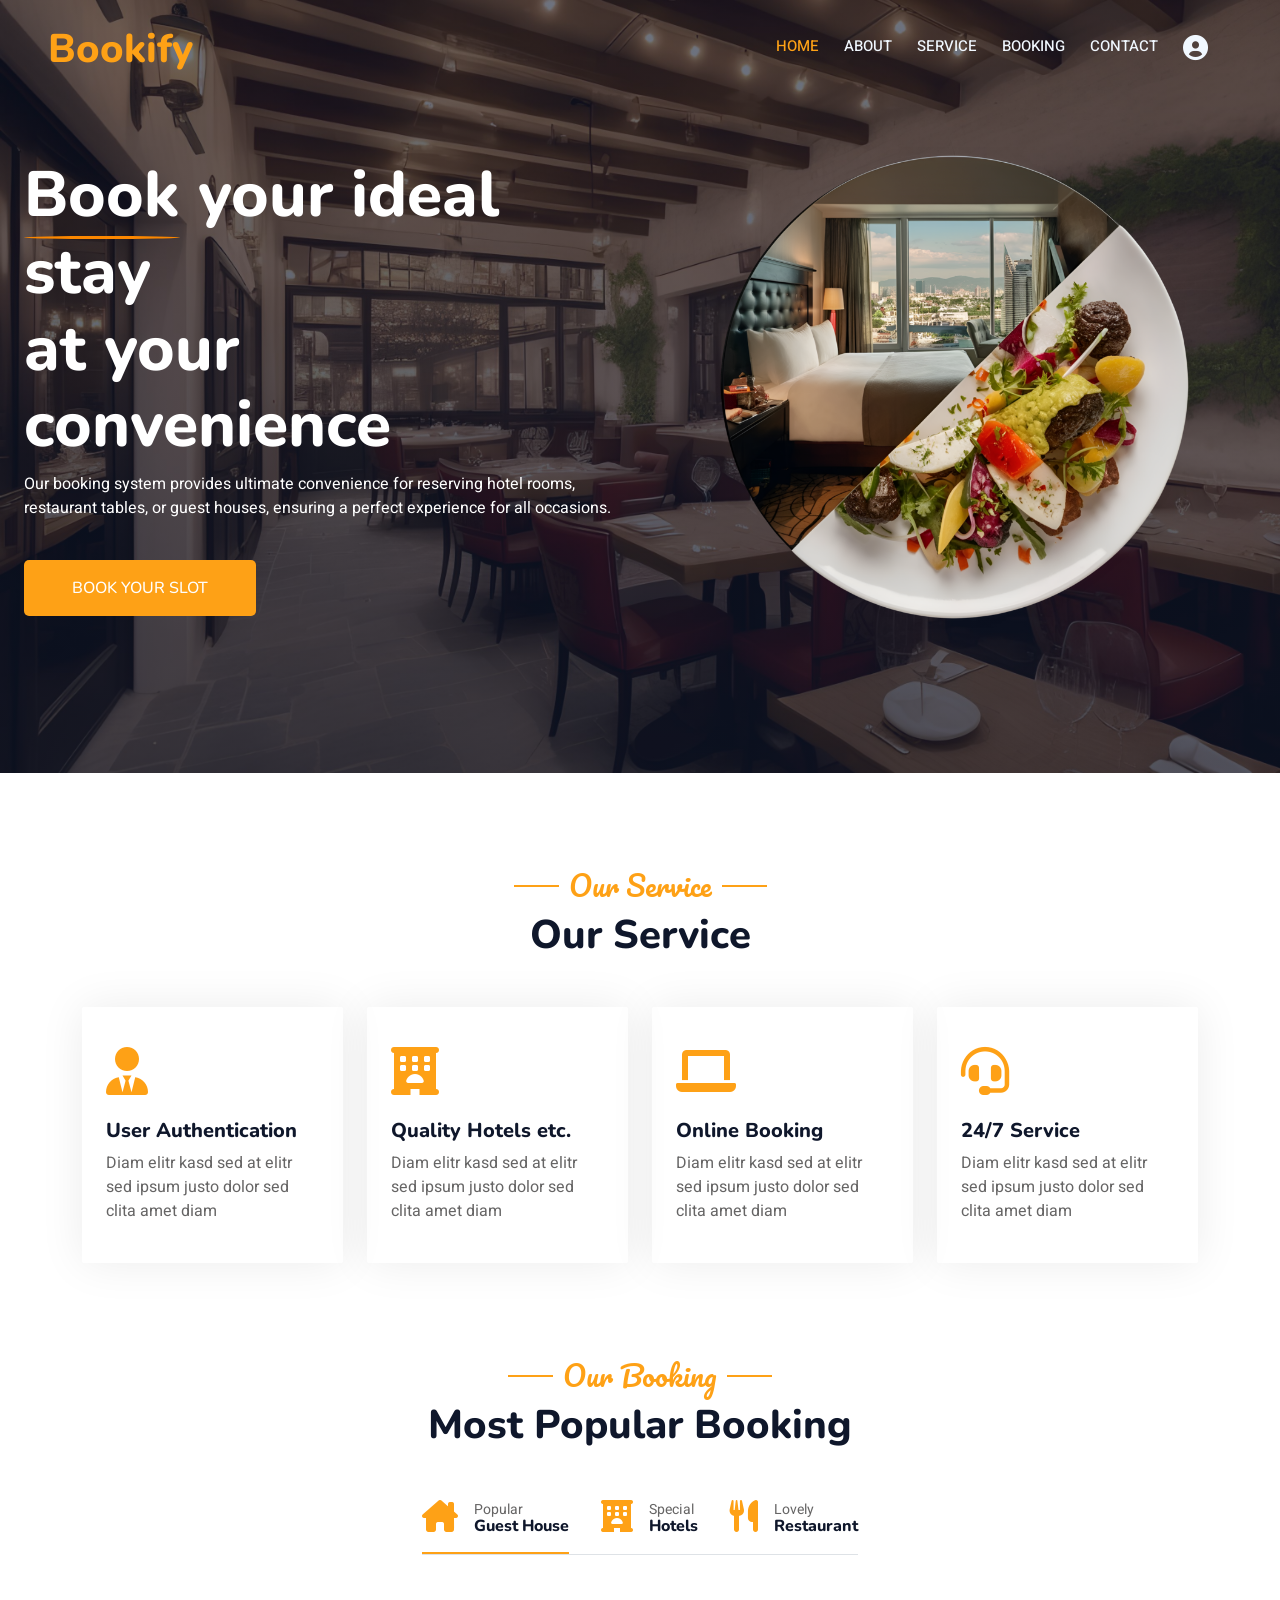
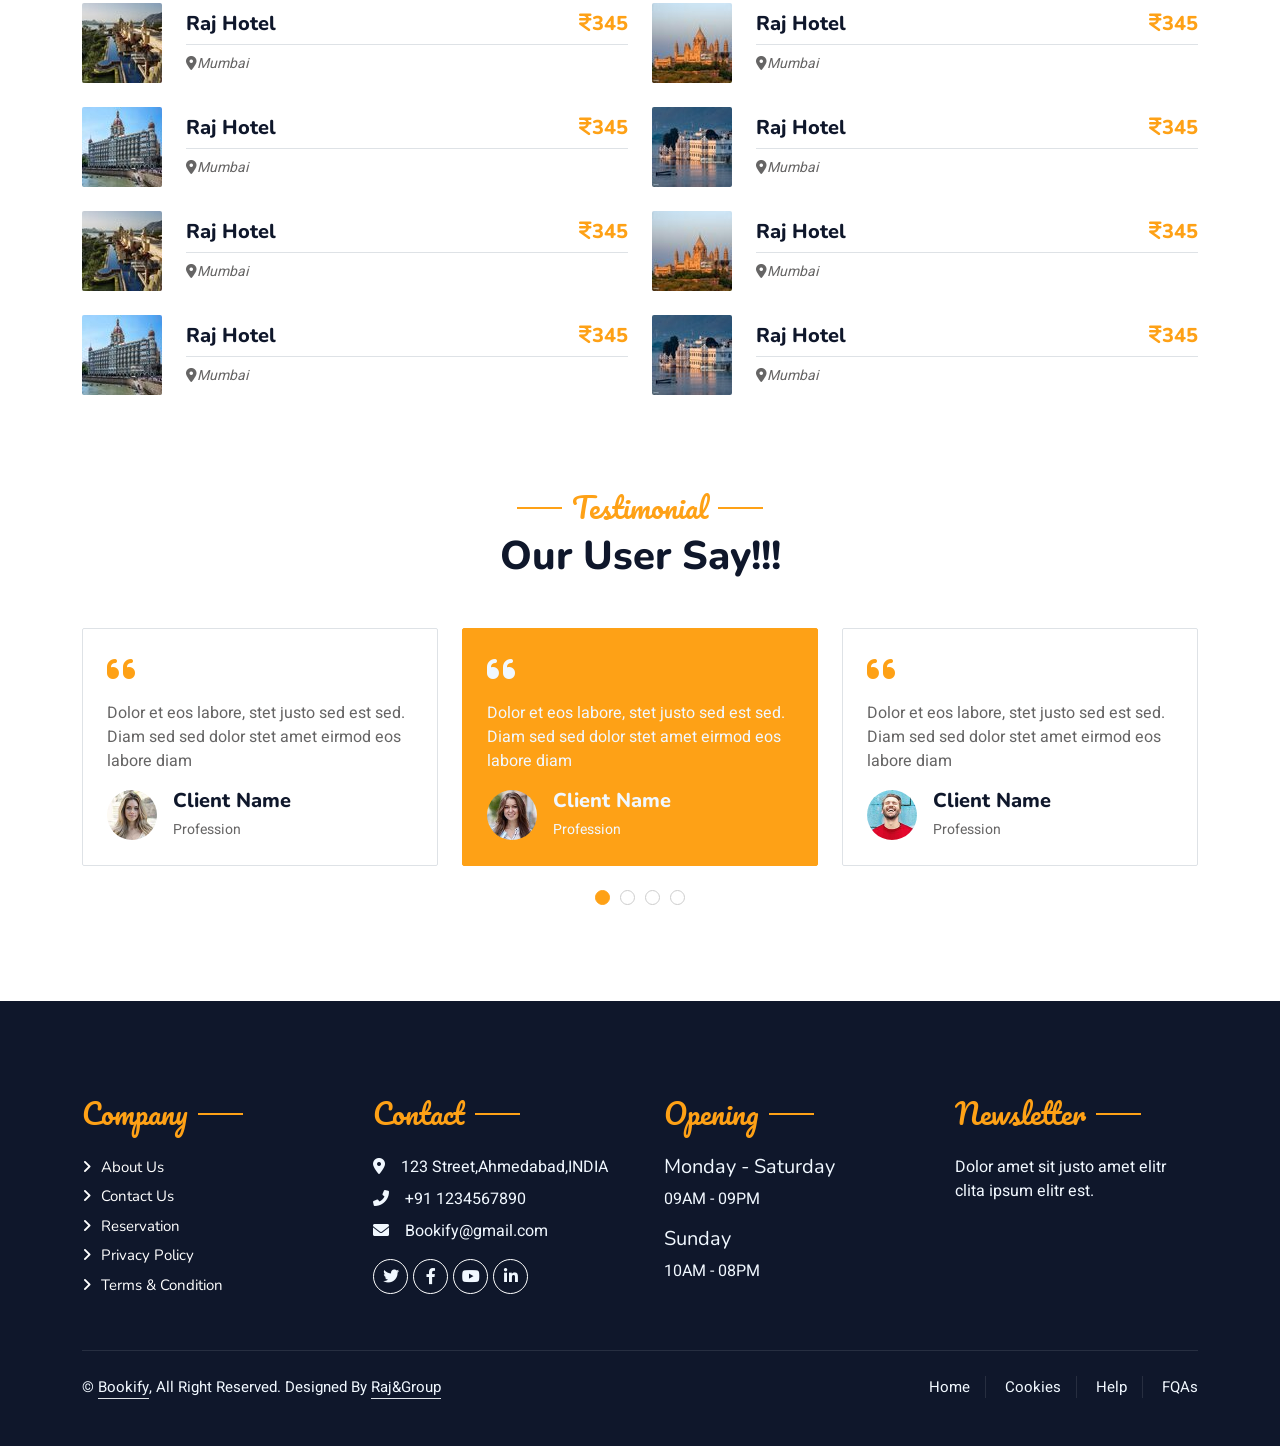
==== Table_Booking/public/index.html @ 1fadb3e4 "change" ====
<!DOCTYPE html>
<html lang="en">

<head>
    <meta charset="utf-8">
    <title>Bookify</title>
    <meta content="width=device-width, initial-scale=1.0" name="viewport">
    <meta content="" name="keywords">
    <meta content="" name="description">


    <!-- Google Web Fonts -->
    <link rel="preconnect" href="https://fonts.googleapis.com">
    <link rel="preconnect" href="https://fonts.gstatic.com" crossorigin>
    <link
        href="https://fonts.googleapis.com/css2?family=Heebo:wght@400;500;600&family=Nunito:wght@600;700;800&family=Pacifico&display=swap"
        rel="stylesheet">

    <!-- Icon Font Stylesheet -->
    <link href="https://cdnjs.cloudflare.com/ajax/libs/font-awesome/5.10.4/css/all.min.css" rel="stylesheet">
    <link href="https://cdnjs.cloudflare.com/ajax/libs/font-awesome/6.0.0-beta3/css/all.min.css" rel="stylesheet">

    <link href="https://cdn.jsdelivr.net/npm/bootstrap-icons@1.4.1/font/bootstrap-icons.css" rel="stylesheet">

    <!-- Libraries Stylesheet -->
    <link href="../lib/animate/animate.min.css" rel="stylesheet">
    <link href="../lib/owlcarousel/assets/owl.carousel.min.css" rel="stylesheet">
    <link href="../lib/tempusdominus/css/tempusdominus-bootstrap-4.min.css" rel="stylesheet" />

    <!-- Customized Bootstrap Stylesheet -->
    <!-- <link href="css/bootstrap.min.css" rel="stylesheet"> -->
    <link href="../css/bootstrap.min.css" rel="stylesheet">

    <!-- Template Stylesheet -->
    <!-- <link href="css/style.css" rel="stylesheet"> -->
    <link href="../css/style.css" rel="stylesheet">




</head>

<body>
    <div class="container-fluid bg-white p-0">

        <!-- NAVBAR -->
        <div class="container-fluid position-relative p-0">
            <nav class="navbar navbar-expand-lg navbar-dark bg-dark px-4 px-lg-5 py-3 py-lg-0 wow fadeInDown"
                data-wow-delay="0.3s">
                <a href="" class="navbar-brand p-0">
                    <h1 class="text-primary m-0">
                        <span class="animated-text">Bookify</span>
                    </h1>
                </a>

                <button class="navbar-toggler" type="button" data-bs-toggle="collapse" data-bs-target="#navbarCollapse">
                    <span class="fa fa-bars"></span>
                </button>
                <div class="collapse navbar-collapse" id="navbarCollapse">
                    <div class="navbar-nav ms-auto py-0 pe-4">
                        <a href="index.html" class="nav-item nav-link active"><span
                                class="animated-text2">Home</span></a>
                        <a href="about.html" class="nav-item nav-link">About</a>
                        <a href="service.html" class="nav-item nav-link">Service</a>
                        <a href="booking.html" class="nav-item nav-link">Booking</a>
                        <a href="contact.html" class="nav-item nav-link">Contact</a>
                        <a href="profile.html" class="nav-item nav-link "><i class="fa fa-user-circle"
                                style="font-size: 25px;"></i></a>
                    </div>
                    <!-- <a href="" class="btn btn-primary py-2 px-4">Book A Table</a> -->
                </div>

            </nav>

            <div class="container-fluid py-5 bg-dark hero-header mb-5 ">
                <div class="container-fluid my-5 py-5">
                    <div class="row align-items-center g-5">
                        <div class="col-lg-6 text-center text-lg-start me-lg-5">
                            <h1 class="display-3 text-white animated slideInLeft">
                                <span class="animated-text2">Book</span> your ideal stay<br>at your
                                convenience
                            </h1>
                            <p class="text-white animated slideInLeft mb-4 pb-2">Our booking system provides ultimate
                                convenience for reserving hotel rooms, restaurant tables, or guest houses, ensuring a
                                perfect experience for all occasions.</p>
                            <!-- <a href=""
                                class="btn btn-primary py-sm-3 px-sm-5 me-3 mt-2 animated slideInLeft bookBut">Book Your
                                Lot</a> -->

                            <button class="btn btn-primary py-sm-3 px-sm-5 me-3 mt-2 animated slideInLeft bookBut"
                                type="button" onclick="window.location.href='booking.html'">Book Your Slot</button>
                        </div>
                        <div class="col-lg-5 text-center text-lg-end overflow-hidden">
                            <img class="img-fluid" src="../img/mainHero300.png">
                        </div>
                    </div>
                </div>
            </div>
        </div>

        <!-- SERVICE -->
        <div class="container-fluid py-5 ">
            <div class="container">
                <div class="text-center wow fadeInUp" data-wow-delay="0.1s">
                    <h5 class="section-title ff-secondary text-center text-primary fw-normal">Our Service</h5>
                    <h1 class="mb-5">Our Service</h1>
                </div>
                <div class="row g-4 d-flex justify-content-center">
                    <div class="col-lg-3 col-sm-6 wow fadeInUp" data-wow-delay="0.1s">
                        <div class="service-item rounded pt-3">
                            <div class="p-4">
                                <i class="fa fa-3x fa-user-tie text-primary mb-4"></i>
                                <h5>User Authentication</h5>
                                <p>Diam elitr kasd sed at elitr sed ipsum justo dolor sed clita amet diam</p>
                            </div>
                        </div>
                    </div>
                    <div class="col-lg-3 col-sm-6 wow fadeInUp" data-wow-delay="0.3s">
                        <div class="service-item rounded pt-3">
                            <div class="p-4">
                                <i class="fa-solid fa-hotel fa-3x text-primary mb-4"></i>
                                <h5>Quality Hotels etc.</h5>
                                <p>Diam elitr kasd sed at elitr sed ipsum justo dolor sed clita amet diam</p>
                            </div>
                        </div>
                    </div>
                    <div class="col-lg-3 col-sm-6 wow fadeInUp" data-wow-delay="0.5s">
                        <div class="service-item rounded pt-3">
                            <div class="p-4">
                                <i class="fa-solid fa-laptop fa-3x text-primary mb-4"></i>
                                <h5>Online Booking</h5>
                                <p>Diam elitr kasd sed at elitr sed ipsum justo dolor sed clita amet diam</p>
                            </div>
                        </div>
                    </div>
                    <div class="col-lg-3 col-sm-6 wow fadeInUp" data-wow-delay="0.7s">
                        <div class="service-item rounded pt-3">
                            <div class="p-4">
                                <i class="fa fa-3x fa-headset text-primary mb-4"></i>
                                <h5>24/7 Service</h5>
                                <p>Diam elitr kasd sed at elitr sed ipsum justo dolor sed clita amet diam</p>
                            </div>
                        </div>
                    </div>
                </div>
            </div>
        </div>



        <!-- Populer Start -->
        <div class="container-fluid py-5">
            <div class="container">
                <div class="text-center wow fadeInUp" data-wow-delay="0.1s">
                    <h5 class="section-title ff-secondary text-center text-primary fw-normal">Our Booking</h5>
                    <h1 class="mb-5">Most Popular Booking</h1>
                </div>
                <div class="tab-class text-center wow fadeInUp" data-wow-delay="0.1s">
                    <ul class="nav nav-pills d-inline-flex justify-content-center border-bottom mb-5">
                        <li class="nav-item">
                            <a class="d-flex align-items-center text-start mx-3 ms-0 pb-3 active" data-bs-toggle="pill"
                                href="#tab-1">
                                <i class="fa-solid fa-house-chimney fa-2x"></i>
                                <div class="ps-3">
                                    <small class="text-body">Popular</small>
                                    <h6 class="mt-n1 mb-0">Guest House</h6>
                                </div>
                            </a>
                        </li>
                        <li class="nav-item">
                            <a class="d-flex align-items-center text-start mx-3 pb-3" data-bs-toggle="pill"
                                href="#tab-2">
                                <i class="fa-solid fa-hotel  fa-2x"></i>
                                <div class="ps-3">
                                    <small class="text-body">Special</small>
                                    <h6 class="mt-n1 mb-0">Hotels</h6>
                                </div>
                            </a>
                        </li>
                        <li class="nav-item">
                            <a class="d-flex align-items-center text-start mx-3 me-0 pb-3" data-bs-toggle="pill"
                                href="#tab-3">
                                <i class="fa fa-utensils fa-2x text-primary"></i>
                                <div class="ps-3">
                                    <small class="text-body">Lovely</small>
                                    <h6 class="mt-n1 mb-0">Restaurant</h6>
                                </div>
                            </a>
                        </li>
                    </ul>
                    <div class="tab-content">
                        <div id="tab-1" class="tab-pane fade show p-0 active">
                            <div class="row g-4">
                                <div class="col-lg-6">
                                    <div class="d-flex align-items-center">
                                        <img class="flex-shrink-0 img-fluid rounded" src="../img/booking_1.jpg" alt=""
                                            style="width: 80px;">
                                        <div class="w-100 d-flex flex-column text-start ps-4">
                                            <h5 class="d-flex justify-content-between border-bottom pb-2">
                                                <span>Raj Hotel</span>
                                                <span class="text-primary"><i
                                                        class="fa-solid fa-indian-rupee-sign"></i>345</span>
                                            </h5>
                                            <small class="fst-italic"><i
                                                    class="fa-solid fa-location-dot"></i>Mumbai</small>
                                        </div>
                                    </div>
                                </div>
                                <div class="col-lg-6">
                                    <div class="d-flex align-items-center">
                                        <img class="flex-shrink-0 img-fluid rounded" src="../img/booking_2.jpg" alt=""
                                            style="width: 80px;">
                                        <div class="w-100 d-flex flex-column text-start ps-4">
                                            <h5 class="d-flex justify-content-between border-bottom pb-2">
                                                <span>Raj Hotel</span>
                                                <span class="text-primary"><i
                                                        class="fa-solid fa-indian-rupee-sign"></i>345</span>
                                            </h5>
                                            <small class="fst-italic"><i
                                                    class="fa-solid fa-location-dot"></i>Mumbai</small>
                                        </div>
                                    </div>
                                </div>
                                <div class="col-lg-6">
                                    <div class="d-flex align-items-center">
                                        <img class="flex-shrink-0 img-fluid rounded" src="../img/booking_3.jpg" alt=""
                                            style="width: 80px;">
                                        <div class="w-100 d-flex flex-column text-start ps-4">
                                            <h5 class="d-flex justify-content-between border-bottom pb-2">
                                                <span>Raj Hotel</span>
                                                <span class="text-primary"><i
                                                        class="fa-solid fa-indian-rupee-sign"></i>345</span>
                                            </h5>
                                            <small class="fst-italic"><i
                                                    class="fa-solid fa-location-dot"></i>Mumbai</small>
                                        </div>
                                    </div>
                                </div>
                                <div class="col-lg-6">
                                    <div class="d-flex align-items-center">
                                        <img class="flex-shrink-0 img-fluid rounded" src="../img/booking_4.jpg" alt=""
                                            style="width: 80px;">
                                        <div class="w-100 d-flex flex-column text-start ps-4">
                                            <h5 class="d-flex justify-content-between border-bottom pb-2">
                                                <span>Raj Hotel</span>
                                                <span class="text-primary"><i
                                                        class="fa-solid fa-indian-rupee-sign"></i>345</span>
                                            </h5>
                                            <small class="fst-italic"><i
                                                    class="fa-solid fa-location-dot"></i>Mumbai</small>
                                        </div>
                                    </div>
                                </div>
                                <div class="col-lg-6">
                                    <div class="d-flex align-items-center">
                                        <img class="flex-shrink-0 img-fluid rounded" src="../img/booking_1.jpg" alt=""
                                            style="width: 80px;">
                                        <div class="w-100 d-flex flex-column text-start ps-4">
                                            <h5 class="d-flex justify-content-between border-bottom pb-2">
                                                <span>Raj Hotel</span>
                                                <span class="text-primary"><i
                                                        class="fa-solid fa-indian-rupee-sign"></i>345</span>
                                            </h5>
                                            <small class="fst-italic"><i
                                                    class="fa-solid fa-location-dot"></i>Mumbai</small>
                                        </div>
                                    </div>
                                </div>
                                <div class="col-lg-6">
                                    <div class="d-flex align-items-center">
                                        <img class="flex-shrink-0 img-fluid rounded" src="../img/booking_2.jpg" alt=""
                                            style="width: 80px;">
                                        <div class="w-100 d-flex flex-column text-start ps-4">
                                            <h5 class="d-flex justify-content-between border-bottom pb-2">
                                                <span>Raj Hotel</span>
                                                <span class="text-primary"><i
                                                        class="fa-solid fa-indian-rupee-sign"></i>345</span>
                                            </h5>
                                            <small class="fst-italic"><i
                                                    class="fa-solid fa-location-dot"></i>Mumbai</small>
                                        </div>
                                    </div>
                                </div>
                                <div class="col-lg-6">
                                    <div class="d-flex align-items-center">
                                        <img class="flex-shrink-0 img-fluid rounded" src="../img/booking_3.jpg" alt=""
                                            style="width: 80px;">
                                        <div class="w-100 d-flex flex-column text-start ps-4">
                                            <h5 class="d-flex justify-content-between border-bottom pb-2">
                                                <span>Raj Hotel</span>
                                                <span class="text-primary"><i
                                                        class="fa-solid fa-indian-rupee-sign"></i>345</span>
                                            </h5>
                                            <small class="fst-italic"><i
                                                    class="fa-solid fa-location-dot"></i>Mumbai</small>
                                        </div>
                                    </div>
                                </div>
                                <div class="col-lg-6">
                                    <div class="d-flex align-items-center">
                                        <img class="flex-shrink-0 img-fluid rounded" src="../img/booking_4.jpg" alt=""
                                            style="width: 80px;">
                                        <div class="w-100 d-flex flex-column text-start ps-4">
                                            <h5 class="d-flex justify-content-between border-bottom pb-2">
                                                <span>Raj Hotel</span>
                                                <span class="text-primary"><i
                                                        class="fa-solid fa-indian-rupee-sign"></i>345</span>
                                            </h5>
                                            <small class="fst-italic"><i
                                                    class="fa-solid fa-location-dot"></i>Mumbai</small>
                                        </div>
                                    </div>
                                </div>
                            </div>
                        </div>
                        <div id="tab-2" class="tab-pane fade show p-0">
                            <div class="row g-4">
                                <div class="col-lg-6">
                                    <div class="d-flex align-items-center">
                                        <img class="flex-shrink-0 img-fluid rounded" src="../img/booking_1.jpg" alt=""
                                            style="width: 80px;">
                                        <div class="w-100 d-flex flex-column text-start ps-4">
                                            <h5 class="d-flex justify-content-between border-bottom pb-2">
                                                <span>Raj Hotel</span>
                                                <span class="text-primary"><i
                                                        class="fa-solid fa-indian-rupee-sign"></i>345</span>
                                            </h5>
                                            <small class="fst-italic"><i
                                                    class="fa-solid fa-location-dot"></i>Mumbai</small>
                                        </div>
                                    </div>
                                </div>
                                <div class="col-lg-6">
                                    <div class="d-flex align-items-center">
                                        <img class="flex-shrink-0 img-fluid rounded" src="../img/booking_2.jpg" alt=""
                                            style="width: 80px;">
                                        <div class="w-100 d-flex flex-column text-start ps-4">
                                            <h5 class="d-flex justify-content-between border-bottom pb-2">
                                                <span>Raj Hotel</span>
                                                <span class="text-primary"><i
                                                        class="fa-solid fa-indian-rupee-sign"></i>345</span>
                                            </h5>
                                            <small class="fst-italic"><i
                                                    class="fa-solid fa-location-dot"></i>Mumbai</small>
                                        </div>
                                    </div>
                                </div>
                                <div class="col-lg-6">
                                    <div class="d-flex align-items-center">
                                        <img class="flex-shrink-0 img-fluid rounded" src="../img/booking_3.jpg" alt=""
                                            style="width: 80px;">
                                        <div class="w-100 d-flex flex-column text-start ps-4">
                                            <h5 class="d-flex justify-content-between border-bottom pb-2">
                                                <span>Raj Hotel</span>
                                                <span class="text-primary"><i
                                                        class="fa-solid fa-indian-rupee-sign"></i>345</span>
                                            </h5>
                                            <small class="fst-italic"><i
                                                    class="fa-solid fa-location-dot"></i>Mumbai</small>
                                        </div>
                                    </div>
                                </div>
                                <div class="col-lg-6">
                                    <div class="d-flex align-items-center">
                                        <img class="flex-shrink-0 img-fluid rounded" src="../img/booking_4.jpg" alt=""
                                            style="width: 80px;">
                                        <div class="w-100 d-flex flex-column text-start ps-4">
                                            <h5 class="d-flex justify-content-between border-bottom pb-2">
                                                <span>Raj Hotel</span>
                                                <span class="text-primary"><i
                                                        class="fa-solid fa-indian-rupee-sign"></i>345</span>
                                            </h5>
                                            <small class="fst-italic"><i
                                                    class="fa-solid fa-location-dot"></i>Mumbai</small>
                                        </div>
                                    </div>
                                </div>
                                <div class="col-lg-6">
                                    <div class="d-flex align-items-center">
                                        <img class="flex-shrink-0 img-fluid rounded" src="../img/booking_1.jpg" alt=""
                                            style="width: 80px;">
                                        <div class="w-100 d-flex flex-column text-start ps-4">
                                            <h5 class="d-flex justify-content-between border-bottom pb-2">
                                                <span>Raj Hotel</span>
                                                <span class="text-primary"><i
                                                        class="fa-solid fa-indian-rupee-sign"></i>345</span>
                                            </h5>
                                            <small class="fst-italic"><i
                                                    class="fa-solid fa-location-dot"></i>Mumbai</small>
                                        </div>
                                    </div>
                                </div>
                                <div class="col-lg-6">
                                    <div class="d-flex align-items-center">
                                        <img class="flex-shrink-0 img-fluid rounded" src="../img/booking_2.jpg" alt=""
                                            style="width: 80px;">
                                        <div class="w-100 d-flex flex-column text-start ps-4">
                                            <h5 class="d-flex justify-content-between border-bottom pb-2">
                                                <span>Raj Hotel</span>
                                                <span class="text-primary"><i
                                                        class="fa-solid fa-indian-rupee-sign"></i>345</span>
                                            </h5>
                                            <small class="fst-italic"><i
                                                    class="fa-solid fa-location-dot"></i>Mumbai</small>
                                        </div>
                                    </div>
                                </div>
                                <div class="col-lg-6">
                                    <div class="d-flex align-items-center">
                                        <img class="flex-shrink-0 img-fluid rounded" src="../img/booking_3.jpg" alt=""
                                            style="width: 80px;">
                                        <div class="w-100 d-flex flex-column text-start ps-4">
                                            <h5 class="d-flex justify-content-between border-bottom pb-2">
                                                <span>Raj Hotel</span>
                                                <span class="text-primary"><i
                                                        class="fa-solid fa-indian-rupee-sign"></i>345</span>
                                            </h5>
                                            <small class="fst-italic"><i
                                                    class="fa-solid fa-location-dot"></i>Mumbai</small>
                                        </div>
                                    </div>
                                </div>
                                <div class="col-lg-6">
                                    <div class="d-flex align-items-center">
                                        <img class="flex-shrink-0 img-fluid rounded" src="../img/booking_4.jpg" alt=""
                                            style="width: 80px;">
                                        <div class="w-100 d-flex flex-column text-start ps-4">
                                            <h5 class="d-flex justify-content-between border-bottom pb-2">
                                                <span>Raj Hotel</span>
                                                <span class="text-primary"><i
                                                        class="fa-solid fa-indian-rupee-sign"></i>345</span>
                                            </h5>
                                            <small class="fst-italic"><i
                                                    class="fa-solid fa-location-dot"></i>Mumbai</small>
                                        </div>
                                    </div>
                                </div>
                            </div>
                        </div>
                        <div id="tab-3" class="tab-pane fade show p-0">
                            <div class="row g-4">
                                <div class="col-lg-6">
                                    <div class="d-flex align-items-center">
                                        <img class="flex-shrink-0 img-fluid rounded" src="../img/booking_1.jpg" alt=""
                                            style="width: 80px;">
                                        <div class="w-100 d-flex flex-column text-start ps-4">
                                            <h5 class="d-flex justify-content-between border-bottom pb-2">
                                                <span>Raj Hotel</span>
                                                <span class="text-primary"><i
                                                        class="fa-solid fa-indian-rupee-sign"></i>345</span>
                                            </h5>
                                            <small class="fst-italic"><i
                                                    class="fa-solid fa-location-dot"></i>Mumbai</small>
                                        </div>
                                    </div>
                                </div>
                                <div class="col-lg-6">
                                    <div class="d-flex align-items-center">
                                        <img class="flex-shrink-0 img-fluid rounded" src="../img/booking_2.jpg" alt=""
                                            style="width: 80px;">
                                        <div class="w-100 d-flex flex-column text-start ps-4">
                                            <h5 class="d-flex justify-content-between border-bottom pb-2">
                                                <span>Raj Hotel</span>
                                                <span class="text-primary"><i
                                                        class="fa-solid fa-indian-rupee-sign"></i>345</span>
                                            </h5>
                                            <small class="fst-italic"><i
                                                    class="fa-solid fa-location-dot"></i>Mumbai</small>
                                        </div>
                                    </div>
                                </div>
                                <div class="col-lg-6">
                                    <div class="d-flex align-items-center">
                                        <img class="flex-shrink-0 img-fluid rounded" src="../img/booking_3.jpg" alt=""
                                            style="width: 80px;">
                                        <div class="w-100 d-flex flex-column text-start ps-4">
                                            <h5 class="d-flex justify-content-between border-bottom pb-2">
                                                <span>Raj Hotel</span>
                                                <span class="text-primary"><i
                                                        class="fa-solid fa-indian-rupee-sign"></i>345</span>
                                            </h5>
                                            <small class="fst-italic"><i
                                                    class="fa-solid fa-location-dot"></i>Mumbai</small>
                                        </div>
                                    </div>
                                </div>
                                <div class="col-lg-6">
                                    <div class="d-flex align-items-center">
                                        <img class="flex-shrink-0 img-fluid rounded" src="../img/booking_4.jpg" alt=""
                                            style="width: 80px;">
                                        <div class="w-100 d-flex flex-column text-start ps-4">
                                            <h5 class="d-flex justify-content-between border-bottom pb-2">
                                                <span>Raj Hotel</span>
                                                <span class="text-primary"><i
                                                        class="fa-solid fa-indian-rupee-sign"></i>345</span>
                                            </h5>
                                            <small class="fst-italic"><i
                                                    class="fa-solid fa-location-dot"></i>Mumbai</small>
                                        </div>
                                    </div>
                                </div>
                                <div class="col-lg-6">
                                    <div class="d-flex align-items-center">
                                        <img class="flex-shrink-0 img-fluid rounded" src="../img/booking_1.jpg" alt=""
                                            style="width: 80px;">
                                        <div class="w-100 d-flex flex-column text-start ps-4">
                                            <h5 class="d-flex justify-content-between border-bottom pb-2">
                                                <span>Raj Hotel</span>
                                                <span class="text-primary"><i
                                                        class="fa-solid fa-indian-rupee-sign"></i>345</span>
                                            </h5>
                                            <small class="fst-italic"><i
                                                    class="fa-solid fa-location-dot"></i>Mumbai</small>
                                        </div>
                                    </div>
                                </div>
                                <div class="col-lg-6">
                                    <div class="d-flex align-items-center">
                                        <img class="flex-shrink-0 img-fluid rounded" src="../img/booking_2.jpg" alt=""
                                            style="width: 80px;">
                                        <div class="w-100 d-flex flex-column text-start ps-4">
                                            <h5 class="d-flex justify-content-between border-bottom pb-2">
                                                <span>Raj Hotel</span>
                                                <span class="text-primary"><i
                                                        class="fa-solid fa-indian-rupee-sign"></i>345</span>
                                            </h5>
                                            <small class="fst-italic"><i
                                                    class="fa-solid fa-location-dot"></i>Mumbai</small>
                                        </div>
                                    </div>
                                </div>
                                <div class="col-lg-6">
                                    <div class="d-flex align-items-center">
                                        <img class="flex-shrink-0 img-fluid rounded" src="../img/booking_3.jpg" alt=""
                                            style="width: 80px;">
                                        <div class="w-100 d-flex flex-column text-start ps-4">
                                            <h5 class="d-flex justify-content-between border-bottom pb-2">
                                                <span>Raj Hotel</span>
                                                <span class="text-primary"><i
                                                        class="fa-solid fa-indian-rupee-sign"></i>345</span>
                                            </h5>
                                            <small class="fst-italic"><i
                                                    class="fa-solid fa-location-dot"></i>Mumbai</small>
                                        </div>
                                    </div>
                                </div>
                                <div class="col-lg-6">
                                    <div class="d-flex align-items-center">
                                        <img class="flex-shrink-0 img-fluid rounded" src="../img/booking_4.jpg" alt=""
                                            style="width: 80px;">
                                        <div class="w-100 d-flex flex-column text-start ps-4">
                                            <h5 class="d-flex justify-content-between border-bottom pb-2">
                                                <span>Raj Hotel</span>
                                                <span class="text-primary"><i
                                                        class="fa-solid fa-indian-rupee-sign"></i>345</span>
                                            </h5>
                                            <small class="fst-italic"><i
                                                    class="fa-solid fa-location-dot"></i>Mumbai</small>
                                        </div>
                                    </div>
                                </div>
                            </div>
                        </div>
                    </div>
                </div>
            </div>
        </div>
        <!-- Populer End -->

        <!-- Testimonial Start -->
        <div class="container-fluid py-5 wow fadeInUp" data-wow-delay="0.1s">
            <div class="container">
                <div class="text-center">
                    <h5 class="section-title ff-secondary text-center text-primary fw-normal">Testimonial</h5>
                    <h1 class="mb-5">Our User Say!!!</h1>
                </div>
                <div class="owl-carousel testimonial-carousel">
                    <div class="testimonial-item bg-transparent border rounded p-4">
                        <i class="fa fa-quote-left fa-2x text-primary mb-3"></i>
                        <p>Dolor et eos labore, stet justo sed est sed. Diam sed sed dolor stet amet eirmod eos labore
                            diam</p>
                        <div class="d-flex align-items-center">
                            <img class="img-fluid flex-shrink-0 rounded-circle" src="../img/testimonial-1.jpg"
                                style="width: 50px; height: 50px;">
                            <div class="ps-3">
                                <h5 class="mb-1">Client Name</h5>
                                <small>Profession</small>
                            </div>
                        </div>
                    </div>
                    <div class="testimonial-item bg-transparent border rounded p-4">
                        <i class="fa fa-quote-left fa-2x text-primary mb-3"></i>
                        <p>Dolor et eos labore, stet justo sed est sed. Diam sed sed dolor stet amet eirmod eos labore
                            diam</p>
                        <div class="d-flex align-items-center">
                            <img class="img-fluid flex-shrink-0 rounded-circle" src="../img/testimonial-2.jpg"
                                style="width: 50px; height: 50px;">
                            <div class="ps-3">
                                <h5 class="mb-1">Client Name</h5>
                                <small>Profession</small>
                            </div>
                        </div>
                    </div>
                    <div class="testimonial-item bg-transparent border rounded p-4">
                        <i class="fa fa-quote-left fa-2x text-primary mb-3"></i>
                        <p>Dolor et eos labore, stet justo sed est sed. Diam sed sed dolor stet amet eirmod eos labore
                            diam</p>
                        <div class="d-flex align-items-center">
                            <img class="img-fluid flex-shrink-0 rounded-circle" src="../img/testimonial-3.jpg"
                                style="width: 50px; height: 50px;">
                            <div class="ps-3">
                                <h5 class="mb-1">Client Name</h5>
                                <small>Profession</small>
                            </div>
                        </div>
                    </div>
                    <div class="testimonial-item bg-transparent border rounded p-4">
                        <i class="fa fa-quote-left fa-2x text-primary mb-3"></i>
                        <p>Dolor et eos labore, stet justo sed est sed. Diam sed sed dolor stet amet eirmod eos labore
                            diam</p>
                        <div class="d-flex align-items-center">
                            <img class="img-fluid flex-shrink-0 rounded-circle" src="../img/testimonial-4.jpg"
                                style="width: 50px; height: 50px;">
                            <div class="ps-3">
                                <h5 class="mb-1">Client Name</h5>
                                <small>Profession</small>
                            </div>
                        </div>
                    </div>
                </div>
            </div>
        </div>
        <!-- Testimonial End -->

        <!-- Footer Start -->
        <div class="container-fluid bg-dark text-light footer pt-5 mt-5 wow fadeIn" data-wow-delay="0.1s">
            <div class="container py-5">
                <div class="row g-5">
                    <div class="col-lg-3 col-md-6">
                        <h4 class="section-title ff-secondary text-start text-primary fw-normal mb-4">Company</h4>
                        <a class="btn btn-link" href="">About Us</a>
                        <a class="btn btn-link" href="">Contact Us</a>
                        <a class="btn btn-link" href="">Reservation</a>
                        <a class="btn btn-link" href="">Privacy Policy</a>
                        <a class="btn btn-link" href="">Terms & Condition</a>
                    </div>
                    <div class="col-lg-3 col-md-6">
                        <h4 class="section-title ff-secondary text-start text-primary fw-normal mb-4">Contact</h4>
                        <p class="mb-2"><i class="fa fa-map-marker-alt me-3"></i>123 Street,Ahmedabad,INDIA</p>
                        <p class="mb-2"><i class="fa fa-phone-alt me-3"></i>+91 1234567890</p>
                        <p class="mb-2"><i class="fa fa-envelope me-3"></i>Bookify@gmail.com</p>
                        <div class="d-flex pt-2">
                            <a class="btn btn-outline-light btn-social" href=""><i class="fab fa-twitter"></i></a>
                            <a class="btn btn-outline-light btn-social" href=""><i class="fab fa-facebook-f"></i></a>
                            <a class="btn btn-outline-light btn-social" href=""><i class="fab fa-youtube"></i></a>
                            <a class="btn btn-outline-light btn-social" href=""><i class="fab fa-linkedin-in"></i></a>
                        </div>
                    </div>
                    <div class="col-lg-3 col-md-6">
                        <h4 class="section-title ff-secondary text-start text-primary fw-normal mb-4">Opening</h4>
                        <h5 class="text-light fw-normal">Monday - Saturday</h5>
                        <p>09AM - 09PM</p>
                        <h5 class="text-light fw-normal">Sunday</h5>
                        <p>10AM - 08PM</p>
                    </div>
                    <div class="col-lg-3 col-md-6">
                        <h4 class="section-title ff-secondary text-start text-primary fw-normal mb-4">Newsletter</h4>
                        <p>Dolor amet sit justo amet elitr clita ipsum elitr est.</p>
                    </div>
                </div>
            </div>
            <div class="container">
                <div class="copyright">
                    <div class="row">
                        <div class="col-md-6 text-center text-md-start mb-3 mb-md-0">
                            &copy; <a class="border-bottom" href="#">Bookify</a>, All Right Reserved.
                            Designed By <a class="border-bottom" href="#">Raj&Group</a><br><br>
                        </div>
                        <div class="col-md-6 text-center text-md-end">
                            <div class="footer-menu">
                                <a href="">Home</a>
                                <a href="">Cookies</a>
                                <a href="">Help</a>
                                <a href="">FQAs</a>
                            </div>
                        </div>
                    </div>
                </div>
            </div>
        </div>
        <!-- Footer End -->

        <a href="#" class="btn btn-lg btn-primary btn-lg-square back-to-top"><i class="bi bi-arrow-up"></i></a>

    </div>

    <!-- JavaScript Libraries -->
    <script src="https://code.jquery.com/jquery-3.4.1.min.js"></script>
    <script src="https://cdn.jsdelivr.net/npm/bootstrap@5.0.0/dist/js/bootstrap.bundle.min.js"></script>
    <script src="../lib/wow/wow.min.js"></script>
    <script src="../lib/easing/easing.min.js"></script>
    <script src="../lib/waypoints/waypoints.min.js"></script>
    <script src="../lib/counterup/counterup.min.js"></script>
    <script src="../lib/owlcarousel/owl.carousel.min.js"></script>
    <script src="../lib/tempusdominus/js/moment.min.js"></script>
    <script src="../lib/tempusdominus/js/moment-timezone.min.js"></script>
    <script src="../lib/tempusdominus/js/tempusdominus-bootstrap-4.min.js"></script>

    <!-- Template Javascript -->
    <script src="../js/main.js"></script>

</body>

</html>
---- Table_Booking/css/style.css ----
:root {
    --primary: #FEA116;
    --light: #F1F8FF;
    --dark: #0F172B;
}

.ff-secondary {
    font-family: 'Pacifico', cursive;
}

.fw-medium {
    font-weight: 600 !important;
}

.fw-semi-bold {
    font-weight: 700 !important;
}

.back-to-top {
    position: fixed;
    display: none;
    right: 45px;
    bottom: 45px;
    z-index: 99;
}


/* SPINNER */

/* #spinner {
    opacity: 0;
    visibility: hidden;
    transition: opacity .5s ease-out, visibility 0s linear .5s;
    z-index: 99999;
}

#spinner.show {
    transition: opacity .5s ease-out, visibility 0s linear 0s;
    visibility: visible;
    opacity: 1;
} */


/*** Navbar ***/
.navbar-dark .navbar-nav .nav-link {
    position: relative;
    margin-left: 25px;
    padding: 35px 0;
    font-size: 15px;
    color: var(--light) !important;
    text-transform: uppercase;
    font-weight: 500;
    outline: none;
    transition: 1s;
}

.sticky-top.navbar-dark .navbar-nav .nav-link {
    padding: 20px 0;
}

.navbar-dark .navbar-nav .nav-link:hover,
.navbar-dark .navbar-nav .nav-link.active {
    color: var(--primary) !important;
}

.navbar-dark .navbar-brand img {
    max-height: 60px;
    transition: .5s;
}

.sticky-top.navbar-dark .navbar-brand img {
    max-height: 45px;
}

@media screen and (max-width: 991.98px) {
    .sticky-top.navbar-dark {
        position: relative;
    }

    .navbar-dark .navbar-collapse {
        margin-top: 15px;
        border-top: 1px solid rgba(255, 255, 255, .1)
    }

    .navbar-dark .navbar-nav .nav-link,
    .sticky-top.navbar-dark .navbar-nav .nav-link {
        padding: 10px 0;
        margin-left: 0;
    }

    .navbar-dark .navbar-brand img {
        max-height: 45px;
    }
}

@media screen and (min-width: 992px) {
    .navbar-dark {
        position: absolute;
        width: 100%;
        top: 0;
        left: 0;
        z-index: 999;
        background: transparent !important;
    }

    .sticky-top.navbar-dark {
        position: fixed;
        background: var(--dark) !important;
    }
}



.hero-header {
    background: linear-gradient(rgba(15, 23, 43, .6), rgba(15, 23, 43, .7)), url(../img/download\ \(2\).jpg);
    background-position: center center;
    background-repeat: no-repeat;
    background-size: cover;
}

.hero-header img {
    animation: imgRotate 50s linear infinite;
}

@keyframes imgRotate {
    100% {
        transform: rotate(360deg);
    }
}

.breadcrumb-item+.breadcrumb-item::before {
    color: rgba(255, 255, 255, .5);
}

/*** Button ***/

div div div div .bookBut {
    border-radius: 5px;
}

div div div div .bookBut:hover {
    background-color: #fb8500;
    box-shadow: 0 0 20px #6fc5ff50;
    transform: scale(1.1);
    border-radius: 20px;


}

.btn {
    font-family: 'Nunito', sans-serif;
    font-weight: 500;
    text-transform: uppercase;
    transition: .5s;
}

.btn.btn-primary,
.btn.btn-secondary {
    color: #FFFFFF;
}

.btn-square {
    width: 38px;
    height: 38px;
}

.btn-sm-square {
    width: 32px;
    height: 32px;
}

.btn-lg-square {
    width: 48px;
    height: 48px;
}

.btn-square,
.btn-sm-square,
.btn-lg-square {
    padding: 0;
    display: flex;
    align-items: center;
    justify-content: center;
    font-weight: normal;
    border-radius: 2px;
}


/***SERVICE ***/


.service-item {
    box-shadow: 0 0 45px rgba(0, 0, 0, .08);
    transition: .5s;
}

.service-item:hover {
    background: var(--primary);
}

.service-item * {
    transition: .5s;
}

.service-item:hover * {
    color: var(--light) !important;
}

.section-title {
    position: relative;
    display: inline-block;
}

.section-title::before {
    position: absolute;
    content: "";
    width: 45px;
    height: 2px;
    top: 50%;
    left: -55px;
    margin-top: -1px;
    background: var(--primary);
}

.section-title::after {
    position: absolute;
    content: "";
    width: 45px;
    height: 2px;
    top: 50%;
    right: -55px;
    margin-top: -1px;
    background: var(--primary);
}

.section-title.text-start::before,
.section-title.text-end::after {
    display: none;
}

/*** Food Menu ***/
.nav-pills .nav-item .active {
    border-bottom: 2px solid var(--primary);
}

/*** Testimonial ***/
.testimonial-carousel .owl-item .testimonial-item,
.testimonial-carousel .owl-item.center .testimonial-item * {
    transition: .5s;
}

.testimonial-carousel .owl-item.center .testimonial-item {
    background: var(--primary) !important;
    border-color: var(--primary) !important;
}

.testimonial-carousel .owl-item.center .testimonial-item * {
    color: var(--light) !important;
}

.testimonial-carousel .owl-dots {
    margin-top: 24px;
    display: flex;
    align-items: flex-end;
    justify-content: center;
}

.testimonial-carousel .owl-dot {
    position: relative;
    display: inline-block;
    margin: 0 5px;
    width: 15px;
    height: 15px;
    border: 1px solid #CCCCCC;
    border-radius: 15px;
    transition: .5s;
}

.testimonial-carousel .owl-dot.active {
    background: var(--primary);
    border-color: var(--primary);
}


/*** Footer ***/
.footer .btn.btn-social {
    margin-right: 5px;
    width: 35px;
    height: 35px;
    display: flex;
    align-items: center;
    justify-content: center;
    color: var(--light);
    border: 1px solid #FFFFFF;
    border-radius: 35px;
    transition: .3s;
}

.footer .btn.btn-social:hover {
    color: var(--primary);
}

.footer .btn.btn-link {
    display: block;
    margin-bottom: 5px;
    padding: 0;
    text-align: left;
    color: #FFFFFF;
    font-size: 15px;
    font-weight: normal;
    text-transform: capitalize;
    transition: .3s;
}

.footer .btn.btn-link::before {
    position: relative;
    content: "\f105";
    font-family: "Font Awesome 5 Free";
    font-weight: 900;
    margin-right: 10px;
}

.footer .btn.btn-link:hover {
    letter-spacing: 1px;
    box-shadow: none;
}

.footer .copyright {
    padding: 25px 0;
    font-size: 15px;
    border-top: 1px solid rgba(256, 256, 256, .1);
}

.footer .copyright a {
    color: var(--light);
}

.footer .footer-menu a {
    margin-right: 15px;
    padding-right: 15px;
    border-right: 1px solid rgba(255, 255, 255, .1);
}

.footer .footer-menu a:last-child {
    margin-right: 0;
    padding-right: 0;
    border-right: none;
}

/*** Youtube Video ***/
.video {
    position: relative;
    height: 100%;
    min-height: 500px;
    background: linear-gradient(rgba(15, 23, 43, .1), rgba(15, 23, 43, .1)), url(../img/video.webp);
    background-position: center center;
    background-repeat: no-repeat;
    background-size: cover;
}

.video .btn-play {
    position: absolute;
    z-index: 3;
    top: 50%;
    left: 50%;
    transform: translateX(-50%) translateY(-50%);
    box-sizing: content-box;
    display: block;
    width: 32px;
    height: 44px;
    border-radius: 50%;
    border: none;
    outline: none;
    padding: 18px 20px 18px 28px;
}

.video .btn-play:before {
    content: "";
    position: absolute;
    z-index: 0;
    left: 50%;
    top: 50%;
    transform: translateX(-50%) translateY(-50%);
    display: block;
    width: 100px;
    height: 100px;
    background: var(--primary);
    border-radius: 50%;
    animation: pulse-border 1500ms ease-out infinite;
}

.video .btn-play:after {
    content: "";
    position: absolute;
    z-index: 1;
    left: 50%;
    top: 50%;
    transform: translateX(-50%) translateY(-50%);
    display: block;
    width: 100px;
    height: 100px;
    background: var(--primary);
    border-radius: 50%;
    transition: all 200ms;
}

.video .btn-play img {
    position: relative;
    z-index: 3;
    max-width: 100%;
    width: auto;
    height: auto;
}

.video .btn-play span {
    display: block;
    position: relative;
    z-index: 3;
    width: 0;
    height: 0;
    border-left: 32px solid var(--dark);
    border-top: 22px solid transparent;
    border-bottom: 22px solid transparent;
}

@keyframes pulse-border {
    0% {
        transform: translateX(-50%) translateY(-50%) translateZ(0) scale(1);
        opacity: 1;
    }

    100% {
        transform: translateX(-50%) translateY(-50%) translateZ(0) scale(1.5);
        opacity: 0;
    }
}

#videoModal {
    z-index: 99999;
}

#videoModal .modal-dialog {
    position: relative;
    max-width: 800px;
    margin: 60px auto 0 auto;
}

#videoModal .modal-body {
    position: relative;
    padding: 0px;
}

#videoModal .close {
    position: absolute;
    width: 30px;
    height: 30px;
    right: 0px;
    top: -30px;
    z-index: 999;
    font-size: 30px;
    font-weight: normal;
    color: #FFFFFF;
    background: #000000;
    opacity: 1;
}


/* ANIMATION UNDERLINE */
.animated-text {
    position: relative;
    display: inline-block;
    /* Text color (adjust as needed) */
}

.animated-text::after {
    content: "";
    position: absolute;
    bottom: -5px;
    /* Distance between text and underline */
    left: 0;
    width: 0;
    /* Initial width of underline */
    height: 3px;
    /* Thickness of underline */
    background-color: #fb8500;
    /* Color of underline */
    animation: underline-animation 2s infinite ease-in-out;
    /* Animation applied */
}

@keyframes underline-animation {
    0% {
        width: 0;
    }

    50% {
        width: 100%;
    }

    100% {
        width: 0;
    }
}

/* ANIMATION UNDERLINE 2 */

.animated-text2 {
    position: relative;
    display: inline-block;
}

.animated-text2::after {
    content: "";
    position: absolute;
    bottom: -5px;
    left: 0;
    width: 0;
    height: 3px;
    border-radius: 50%;
    background-color: #fb8700;
    animation: underline-animation2 2s ease-in-out forwards;
}

@keyframes underline-animation2 {
    0% {
        width: 0;
    }

    100% {
        width: 100%;
    }
}

/* .bent-underline {
    position: relative;
    display: inline-block;
}

.bent-underline::after {
    content: "";
    position: absolute;
    width: 0;
    
    height: 5px;
   
    left: 0;
    bottom: -10px;
    
    background-color: #fb8500;
    border-radius: 50%;
  
    transform: scaleX(1.5);
   
} */


.listing-card {
    border: none;
    border-radius: 8px;
    overflow: hidden;
    box-shadow: 0 0 10px rgba(0, 0, 0, 0.1);
    margin-bottom: 1rem;
    background: #fff;
}

.hotel-img-container {
    position: relative;
    height: 100%;
    overflow: hidden;

}

.hotel-img {
    width: 279px;
    height: 270px;
    object-fit: cover;
    border-radius: 8px;
}

.wishlist-btn {
    position: absolute;
    top: 10px;
    right: 10px;
    /* background: white; */
    background: #FEA116;
    border-radius: 50%;
    width: 32px;
    height: 32px;
    border: none;
    display: flex;
    align-items: center;
    justify-content: center;
    box-shadow: 0 2px 4px rgba(0, 0, 0, 0.1);
}

.beach-icon {
    width: 16px;
    height: 16px;
    margin-right: 4px;
}

.rating-badge {
    background-color: #0F172B;
    color: white;
    padding: 4px 8px;
    border-radius: 4px;
    font-weight: 500;
}

.deal-badge {
    background-color: #008009;
    color: white;
    padding: 4px 8px;
    border-radius: 3px;
    font-size: 0.85rem;
    display: inline-block;
    margin-top: 0.5rem;
}

.featured-badge {
    background-color: #fff;
    color: #333;
    padding: 2px 8px;
    border-radius: 3px;
    font-size: 0.85rem;
    border: 1px solid #ddd;
    margin-left: 0.5rem;
}

.original-price {
    text-decoration: line-through;
    color: #666;
    font-size: 0.9rem;
}

.current-price {
    font-size: 1.25rem;
    font-weight: bold;
    color: #000;
}

.location-info {
    font-size: 0.9rem;
}

.location-info a {
    color: #0071c2;
    text-decoration: none;
}

.room-info {
    font-size: 0.9rem;
    color: #333;
}

.cancellation-info {
    color: #008009;
    font-size: 0.9rem;
}

.rooms-left {
    color: #cc0000;
    font-size: 0.85rem;
}

.bookBut {
    border: none;
    padding: 8px 16px;
    border-radius: 4px;
}


.price-info {
    padding: 1rem;
    border-radius: 8px;
    height: 100%;
    display: flex;
    flex-direction: column;
    justify-content: space-between;
}

.price-container {
    margin-left: auto;
    text-align: right;
    padding-top: 0.5rem;
}

.main-card {
    padding: 1rem;
    /* border-radius: 8px; */
    height: 100%;
    display: flex;
    flex-direction: column;
    justify-content: space-between;
}

@media (max-width: 768px) {
    .hotel-info {
        padding: 1rem;
        align-items: center;
    }

    .price-info {
        margin-top: 1rem;
        /* margin-right: 2rem; */
        text-align: left !important;
        /* padding-right: 2px; */
    }

    .listing-card {
        margin: 0.5rem 0;
    }
}

/*** Team ***/
.team-item {
    box-shadow: 0 0 45px rgba(0, 0, 0, .08);
    height: calc(100% - 38px);
    transition: .5s;
}

.team-item img {
    transition: .5s;
}

.team-item:hover img {
    transform: scale(1.1);
}

.team-item:hover {
    height: 100%;
}

.team-item .btn {
    border-radius: 38px 38px 0 0;
}


/* DESTINATION */

.destination-card {
    position: relative;
    border-radius: 12px;
    overflow: hidden;
    margin-bottom: 1rem;
    height: 280px;
}

.destination-img {
    width: 100%;
    height: 100%;
    object-fit: cover;
}

.destination-overlay {
    position: absolute;
    bottom: 0;
    left: 0;
    right: 0;
    padding: 20px;
    background: linear-gradient(to top, rgba(0, 0, 0, 0.7) 0%, rgba(0, 0, 0, 0) 100%);
}

.destination-title {
    color: white;
    font-size: 24px;
    font-weight: bold;
    margin: 0;
    text-shadow: 2px 2px 4px rgba(0, 0, 0, 0.5);
}

.flag-icon {
    width: 24px;
    height: 16px;
    vertical-align: middle;
    margin-left: 8px;
}

.large-card {
    height: 360px;
}

@media (max-width: 768px) {

    .destination-card,
    .large-card {
        height: 220px;
    }
}

.section-title {
    font-size: 28px;
    font-weight: bold;
    margin-bottom: 0.5rem;
}

.section-subtitle {
    color: #6B7280;
    margin-bottom: 2rem;
}

.tred {
    cursor: pointer;
    transition: transform 0.3s ease-in-out;
}

.tred:hover {
    transform: scale(1.1);
}



/* PROFILE */
/* From Uiverse.io by kennyotsu */
.card {
    /* color used to softly clip top and bottom of the .words container */
    --bg-color: #0F172B;
    background-color: var(--bg-color);
    padding: 1rem 2rem;
    border-radius: 1.25rem;
    height: 500px;
    justify-content: center;
    margin: 100px auto;
}

.loader {
    color: #FEA116;
    font-family: "Poppins", sans-serif;
    font-weight: 500;
    font-size: 100px;
    -webkit-box-sizing: content-box;
    box-sizing: content-box;
    height: 160px;
    padding: 15px 15px;
    display: -webkit-box;
    display: -ms-flexbox;
    display: flex;
    border-radius: 8px;
    justify-content: center;
    margin: auto;
}

.words {
    overflow: hidden;
    position: relative;
}

.words::after {
    content: "";
    position: absolute;
    inset: 0;
    background: linear-gradient(var(--bg-color) 10%,
            transparent 30%,
            transparent 70%,
            var(--bg-color) 90%);
    z-index: 20;
}

.word {
    display: block;
    height: 100%;
    padding-left: 6px;
    color: #F1F8FF;
    animation: spin_4991 4s infinite;
    animation-delay: 1s;
}

/* 
@keyframes spin_4991 {
    10% {
        -webkit-transform: translateY(-102%);
        transform: translateY(-102%);
    }

    25% {
        -webkit-transform: translateY(-100%);
        transform: translateY(-100%);
    }

    35% {
        -webkit-transform: translateY(-202%);
        transform: translateY(-202%);
    }

    50% {
        -webkit-transform: translateY(-200%);
        transform: translateY(-200%);
    }

    60% {
        -webkit-transform: translateY(-302%);
        transform: translateY(-302%);
    }

    75% {
        -webkit-transform: translateY(-300%);
        transform: translateY(-300%);
    }

    85% {
        -webkit-transform: translateY(-402%);
        transform: translateY(-402%);
    }

    100% {
        -webkit-transform: translateY(-400%);
        transform: translateY(-400%);
    }
} */

@keyframes spin_4991 {
    0% {
        transform: translateY(0);
        animation-delay: 1s;
    }

    50% {
        transform: translateY(-100%);
    }

    100% {
        transform: translateY(-200%);
    }



}
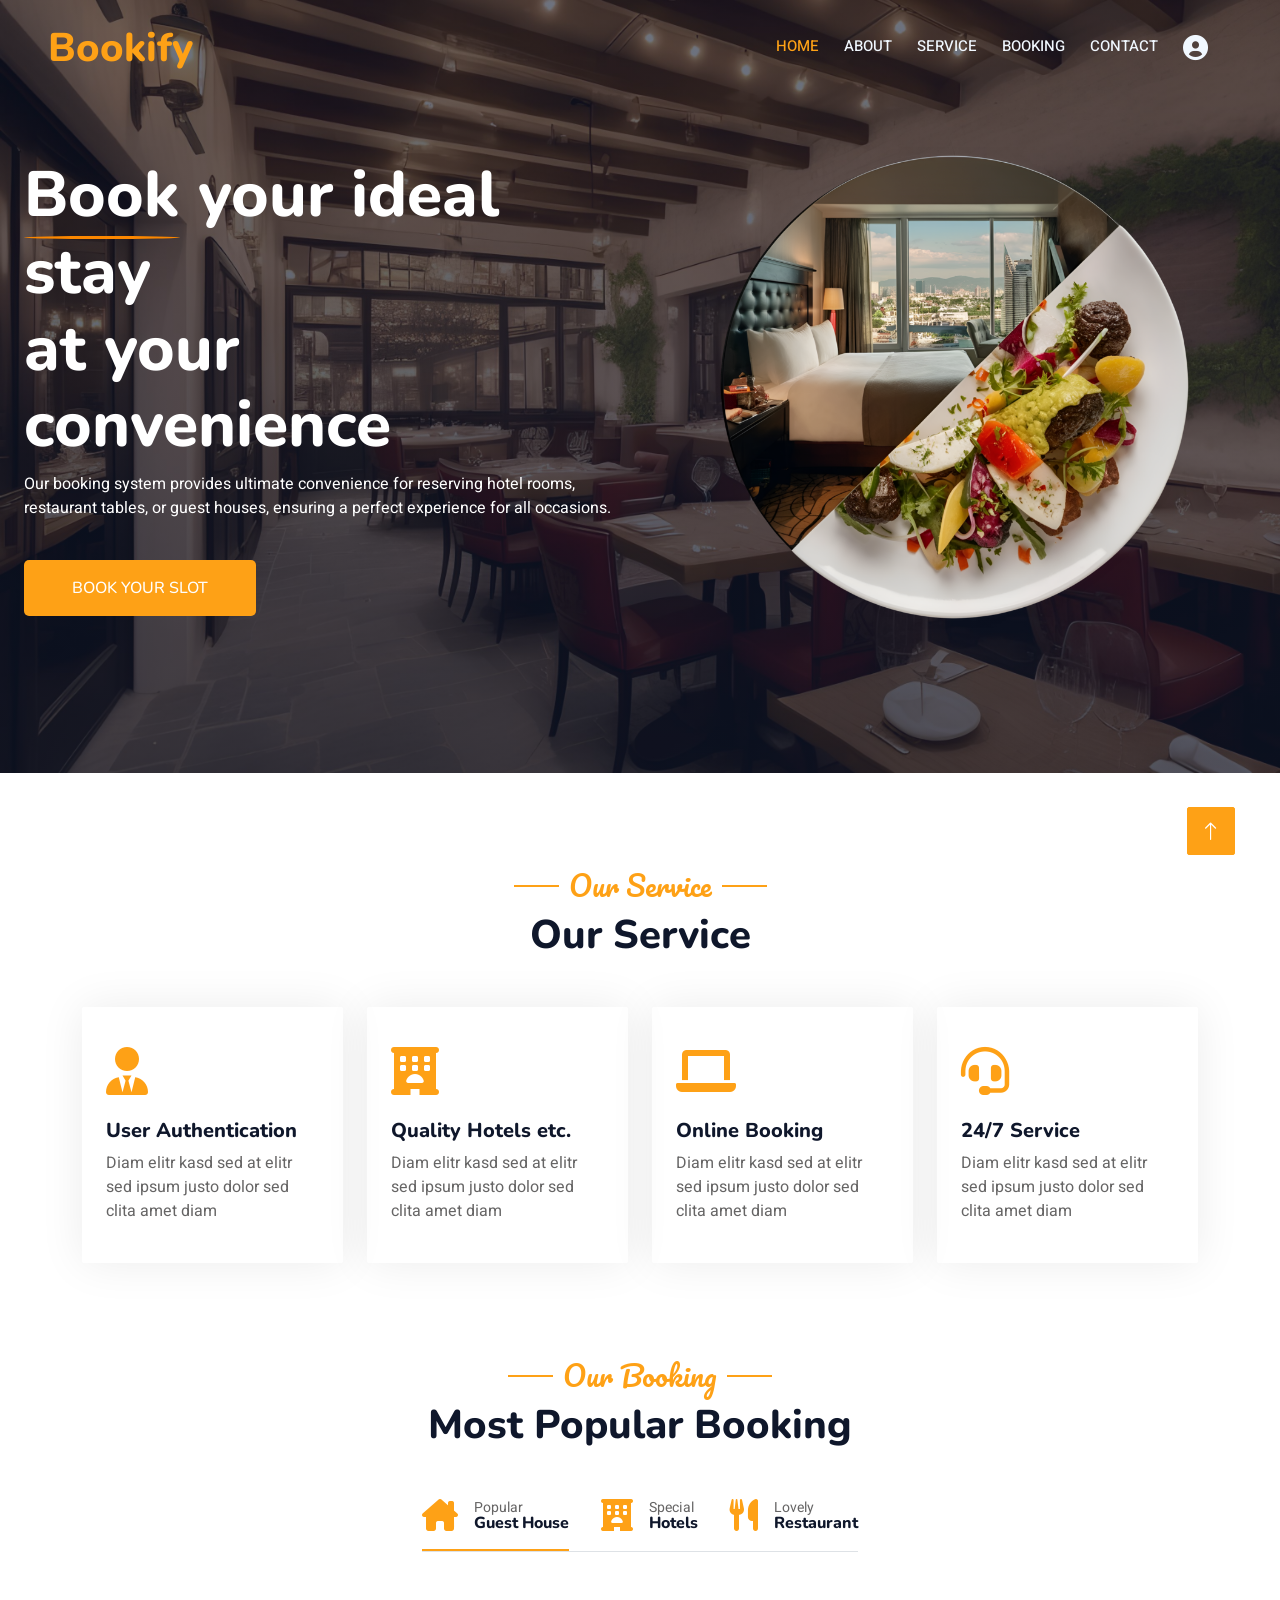
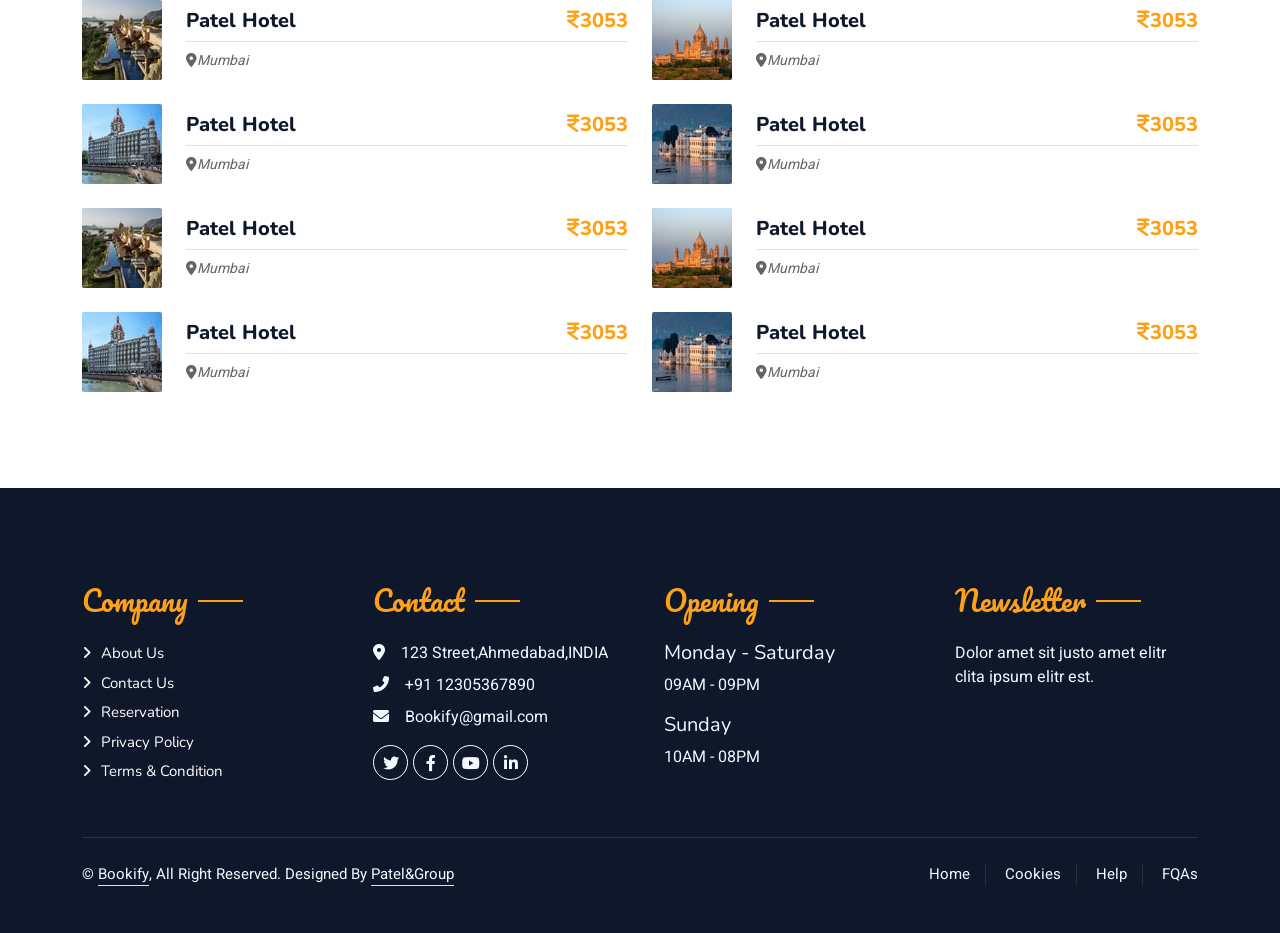
==== commit 83383015: "Initial commit" ====
--- a/Table_Booking/public/index.html
+++ b/Table_Booking/public/index.html
@@ -1,4 +1,3 @@
-<!DOCTYPE html>
 <html lang="en">
 
 <head>
@@ -8,35 +7,20 @@
     <meta content="" name="keywords">
     <meta content="" name="description">
 
-
-    <!-- Google Web Fonts -->
     <link rel="preconnect" href="https://fonts.googleapis.com">
     <link rel="preconnect" href="https://fonts.gstatic.com" crossorigin>
     <link
         href="https://fonts.googleapis.com/css2?family=Heebo:wght@400;500;600&family=Nunito:wght@600;700;800&family=Pacifico&display=swap"
         rel="stylesheet">
-
-    <!-- Icon Font Stylesheet -->
     <link href="https://cdnjs.cloudflare.com/ajax/libs/font-awesome/5.10.4/css/all.min.css" rel="stylesheet">
     <link href="https://cdnjs.cloudflare.com/ajax/libs/font-awesome/6.0.0-beta3/css/all.min.css" rel="stylesheet">
 
     <link href="https://cdn.jsdelivr.net/npm/bootstrap-icons@1.4.1/font/bootstrap-icons.css" rel="stylesheet">
-
-    <!-- Libraries Stylesheet -->
     <link href="../lib/animate/animate.min.css" rel="stylesheet">
     <link href="../lib/owlcarousel/assets/owl.carousel.min.css" rel="stylesheet">
     <link href="../lib/tempusdominus/css/tempusdominus-bootstrap-4.min.css" rel="stylesheet" />
-
-    <!-- Customized Bootstrap Stylesheet -->
-    <!-- <link href="css/bootstrap.min.css" rel="stylesheet"> -->
     <link href="../css/bootstrap.min.css" rel="stylesheet">
-
-    <!-- Template Stylesheet -->
-    <!-- <link href="css/style.css" rel="stylesheet"> -->
     <link href="../css/style.css" rel="stylesheet">
-
-
-
 
 </head>
 
@@ -46,7 +30,7 @@
         <!-- NAVBAR -->
         <div class="container-fluid position-relative p-0">
             <nav class="navbar navbar-expand-lg navbar-dark bg-dark px-4 px-lg-5 py-3 py-lg-0 wow fadeInDown"
-                data-wow-delay="0.3s">
+                data-wow-delay="0.3s" id="navbar">
                 <a href="" class="navbar-brand p-0">
                     <h1 class="text-primary m-0">
                         <span class="animated-text">Bookify</span>
@@ -64,8 +48,10 @@
                         <a href="service.html" class="nav-item nav-link">Service</a>
                         <a href="booking.html" class="nav-item nav-link">Booking</a>
                         <a href="contact.html" class="nav-item nav-link">Contact</a>
-                        <a href="profile.html" class="nav-item nav-link "><i class="fa fa-user-circle"
-                                style="font-size: 25px;"></i></a>
+
+                        <a href="profile.html" class="nav-item nav-link " id="profile-button">
+                            <i class="fa fa-user-circle" style="font-size: 25px;"></i>
+                        </a>
                     </div>
                     <!-- <a href="" class="btn btn-primary py-2 px-4">Book A Table</a> -->
                 </div>
@@ -197,9 +183,9 @@
                                             style="width: 80px;">
                                         <div class="w-100 d-flex flex-column text-start ps-4">
                                             <h5 class="d-flex justify-content-between border-bottom pb-2">
-                                                <span>Raj Hotel</span>
-                                                <span class="text-primary"><i
-                                                        class="fa-solid fa-indian-rupee-sign"></i>345</span>
+                                                <span>Patel Hotel</span>
+                                                <span class="text-primary"><i
+                                                        class="fa-solid fa-indian-rupee-sign"></i>3053</span>
                                             </h5>
                                             <small class="fst-italic"><i
                                                     class="fa-solid fa-location-dot"></i>Mumbai</small>
@@ -212,9 +198,9 @@
                                             style="width: 80px;">
                                         <div class="w-100 d-flex flex-column text-start ps-4">
                                             <h5 class="d-flex justify-content-between border-bottom pb-2">
-                                                <span>Raj Hotel</span>
-                                                <span class="text-primary"><i
-                                                        class="fa-solid fa-indian-rupee-sign"></i>345</span>
+                                                <span>Patel Hotel</span>
+                                                <span class="text-primary"><i
+                                                        class="fa-solid fa-indian-rupee-sign"></i>3053</span>
                                             </h5>
                                             <small class="fst-italic"><i
                                                     class="fa-solid fa-location-dot"></i>Mumbai</small>
@@ -227,9 +213,9 @@
                                             style="width: 80px;">
                                         <div class="w-100 d-flex flex-column text-start ps-4">
                                             <h5 class="d-flex justify-content-between border-bottom pb-2">
-                                                <span>Raj Hotel</span>
-                                                <span class="text-primary"><i
-                                                        class="fa-solid fa-indian-rupee-sign"></i>345</span>
+                                                <span>Patel Hotel</span>
+                                                <span class="text-primary"><i
+                                                        class="fa-solid fa-indian-rupee-sign"></i>3053</span>
                                             </h5>
                                             <small class="fst-italic"><i
                                                     class="fa-solid fa-location-dot"></i>Mumbai</small>
@@ -242,9 +228,9 @@
                                             style="width: 80px;">
                                         <div class="w-100 d-flex flex-column text-start ps-4">
                                             <h5 class="d-flex justify-content-between border-bottom pb-2">
-                                                <span>Raj Hotel</span>
-                                                <span class="text-primary"><i
-                                                        class="fa-solid fa-indian-rupee-sign"></i>345</span>
+                                                <span>Patel Hotel</span>
+                                                <span class="text-primary"><i
+                                                        class="fa-solid fa-indian-rupee-sign"></i>3053</span>
                                             </h5>
                                             <small class="fst-italic"><i
                                                     class="fa-solid fa-location-dot"></i>Mumbai</small>
@@ -257,9 +243,9 @@
                                             style="width: 80px;">
                                         <div class="w-100 d-flex flex-column text-start ps-4">
                                             <h5 class="d-flex justify-content-between border-bottom pb-2">
-                                                <span>Raj Hotel</span>
-                                                <span class="text-primary"><i
-                                                        class="fa-solid fa-indian-rupee-sign"></i>345</span>
+                                                <span>Patel Hotel</span>
+                                                <span class="text-primary"><i
+                                                        class="fa-solid fa-indian-rupee-sign"></i>3053</span>
                                             </h5>
                                             <small class="fst-italic"><i
                                                     class="fa-solid fa-location-dot"></i>Mumbai</small>
@@ -272,9 +258,9 @@
                                             style="width: 80px;">
                                         <div class="w-100 d-flex flex-column text-start ps-4">
                                             <h5 class="d-flex justify-content-between border-bottom pb-2">
-                                                <span>Raj Hotel</span>
-                                                <span class="text-primary"><i
-                                                        class="fa-solid fa-indian-rupee-sign"></i>345</span>
+                                                <span>Patel Hotel</span>
+                                                <span class="text-primary"><i
+                                                        class="fa-solid fa-indian-rupee-sign"></i>3053</span>
                                             </h5>
                                             <small class="fst-italic"><i
                                                     class="fa-solid fa-location-dot"></i>Mumbai</small>
@@ -287,9 +273,9 @@
                                             style="width: 80px;">
                                         <div class="w-100 d-flex flex-column text-start ps-4">
                                             <h5 class="d-flex justify-content-between border-bottom pb-2">
-                                                <span>Raj Hotel</span>
-                                                <span class="text-primary"><i
-                                                        class="fa-solid fa-indian-rupee-sign"></i>345</span>
+                                                <span>Patel Hotel</span>
+                                                <span class="text-primary"><i
+                                                        class="fa-solid fa-indian-rupee-sign"></i>3053</span>
                                             </h5>
                                             <small class="fst-italic"><i
                                                     class="fa-solid fa-location-dot"></i>Mumbai</small>
@@ -302,9 +288,9 @@
                                             style="width: 80px;">
                                         <div class="w-100 d-flex flex-column text-start ps-4">
                                             <h5 class="d-flex justify-content-between border-bottom pb-2">
-                                                <span>Raj Hotel</span>
-                                                <span class="text-primary"><i
-                                                        class="fa-solid fa-indian-rupee-sign"></i>345</span>
+                                                <span>Patel Hotel</span>
+                                                <span class="text-primary"><i
+                                                        class="fa-solid fa-indian-rupee-sign"></i>3053</span>
                                             </h5>
                                             <small class="fst-italic"><i
                                                     class="fa-solid fa-location-dot"></i>Mumbai</small>
@@ -321,9 +307,9 @@
                                             style="width: 80px;">
                                         <div class="w-100 d-flex flex-column text-start ps-4">
                                             <h5 class="d-flex justify-content-between border-bottom pb-2">
-                                                <span>Raj Hotel</span>
-                                                <span class="text-primary"><i
-                                                        class="fa-solid fa-indian-rupee-sign"></i>345</span>
+                                                <span>Patel Hotel</span>
+                                                <span class="text-primary"><i
+                                                        class="fa-solid fa-indian-rupee-sign"></i>3053</span>
                                             </h5>
                                             <small class="fst-italic"><i
                                                     class="fa-solid fa-location-dot"></i>Mumbai</small>
@@ -336,9 +322,9 @@
                                             style="width: 80px;">
                                         <div class="w-100 d-flex flex-column text-start ps-4">
                                             <h5 class="d-flex justify-content-between border-bottom pb-2">
-                                                <span>Raj Hotel</span>
-                                                <span class="text-primary"><i
-                                                        class="fa-solid fa-indian-rupee-sign"></i>345</span>
+                                                <span>Patel Hotel</span>
+                                                <span class="text-primary"><i
+                                                        class="fa-solid fa-indian-rupee-sign"></i>3053</span>
                                             </h5>
                                             <small class="fst-italic"><i
                                                     class="fa-solid fa-location-dot"></i>Mumbai</small>
@@ -351,9 +337,9 @@
                                             style="width: 80px;">
                                         <div class="w-100 d-flex flex-column text-start ps-4">
                                             <h5 class="d-flex justify-content-between border-bottom pb-2">
-                                                <span>Raj Hotel</span>
-                                                <span class="text-primary"><i
-                                                        class="fa-solid fa-indian-rupee-sign"></i>345</span>
+                                                <span>Patel Hotel</span>
+                                                <span class="text-primary"><i
+                                                        class="fa-solid fa-indian-rupee-sign"></i>3053</span>
                                             </h5>
                                             <small class="fst-italic"><i
                                                     class="fa-solid fa-location-dot"></i>Mumbai</small>
@@ -366,9 +352,9 @@
                                             style="width: 80px;">
                                         <div class="w-100 d-flex flex-column text-start ps-4">
                                             <h5 class="d-flex justify-content-between border-bottom pb-2">
-                                                <span>Raj Hotel</span>
-                                                <span class="text-primary"><i
-                                                        class="fa-solid fa-indian-rupee-sign"></i>345</span>
+                                                <span>Patel Hotel</span>
+                                                <span class="text-primary"><i
+                                                        class="fa-solid fa-indian-rupee-sign"></i>3053</span>
                                             </h5>
                                             <small class="fst-italic"><i
                                                     class="fa-solid fa-location-dot"></i>Mumbai</small>
@@ -381,9 +367,9 @@
                                             style="width: 80px;">
                                         <div class="w-100 d-flex flex-column text-start ps-4">
                                             <h5 class="d-flex justify-content-between border-bottom pb-2">
-                                                <span>Raj Hotel</span>
-                                                <span class="text-primary"><i
-                                                        class="fa-solid fa-indian-rupee-sign"></i>345</span>
+                                                <span>Patel Hotel</span>
+                                                <span class="text-primary"><i
+                                                        class="fa-solid fa-indian-rupee-sign"></i>3053</span>
                                             </h5>
                                             <small class="fst-italic"><i
                                                     class="fa-solid fa-location-dot"></i>Mumbai</small>
@@ -396,9 +382,9 @@
                                             style="width: 80px;">
                                         <div class="w-100 d-flex flex-column text-start ps-4">
                                             <h5 class="d-flex justify-content-between border-bottom pb-2">
-                                                <span>Raj Hotel</span>
-                                                <span class="text-primary"><i
-                                                        class="fa-solid fa-indian-rupee-sign"></i>345</span>
+                                                <span>Patel Hotel</span>
+                                                <span class="text-primary"><i
+                                                        class="fa-solid fa-indian-rupee-sign"></i>3053</span>
                                             </h5>
                                             <small class="fst-italic"><i
                                                     class="fa-solid fa-location-dot"></i>Mumbai</small>
@@ -411,9 +397,9 @@
                                             style="width: 80px;">
                                         <div class="w-100 d-flex flex-column text-start ps-4">
                                             <h5 class="d-flex justify-content-between border-bottom pb-2">
-                                                <span>Raj Hotel</span>
-                                                <span class="text-primary"><i
-                                                        class="fa-solid fa-indian-rupee-sign"></i>345</span>
+                                                <span>Patel Hotel</span>
+                                                <span class="text-primary"><i
+                                                        class="fa-solid fa-indian-rupee-sign"></i>3053</span>
                                             </h5>
                                             <small class="fst-italic"><i
                                                     class="fa-solid fa-location-dot"></i>Mumbai</small>
@@ -426,9 +412,9 @@
                                             style="width: 80px;">
                                         <div class="w-100 d-flex flex-column text-start ps-4">
                                             <h5 class="d-flex justify-content-between border-bottom pb-2">
-                                                <span>Raj Hotel</span>
-                                                <span class="text-primary"><i
-                                                        class="fa-solid fa-indian-rupee-sign"></i>345</span>
+                                                <span>Patel Hotel</span>
+                                                <span class="text-primary"><i
+                                                        class="fa-solid fa-indian-rupee-sign"></i>3053</span>
                                             </h5>
                                             <small class="fst-italic"><i
                                                     class="fa-solid fa-location-dot"></i>Mumbai</small>
@@ -445,9 +431,9 @@
                                             style="width: 80px;">
                                         <div class="w-100 d-flex flex-column text-start ps-4">
                                             <h5 class="d-flex justify-content-between border-bottom pb-2">
-                                                <span>Raj Hotel</span>
-                                                <span class="text-primary"><i
-                                                        class="fa-solid fa-indian-rupee-sign"></i>345</span>
+                                                <span>Patel Hotel</span>
+                                                <span class="text-primary"><i
+                                                        class="fa-solid fa-indian-rupee-sign"></i>3053</span>
                                             </h5>
                                             <small class="fst-italic"><i
                                                     class="fa-solid fa-location-dot"></i>Mumbai</small>
@@ -460,9 +446,9 @@
                                             style="width: 80px;">
                                         <div class="w-100 d-flex flex-column text-start ps-4">
                                             <h5 class="d-flex justify-content-between border-bottom pb-2">
-                                                <span>Raj Hotel</span>
-                                                <span class="text-primary"><i
-                                                        class="fa-solid fa-indian-rupee-sign"></i>345</span>
+                                                <span>Patel Hotel</span>
+                                                <span class="text-primary"><i
+                                                        class="fa-solid fa-indian-rupee-sign"></i>3053</span>
                                             </h5>
                                             <small class="fst-italic"><i
                                                     class="fa-solid fa-location-dot"></i>Mumbai</small>
@@ -475,9 +461,9 @@
                                             style="width: 80px;">
                                         <div class="w-100 d-flex flex-column text-start ps-4">
                                             <h5 class="d-flex justify-content-between border-bottom pb-2">
-                                                <span>Raj Hotel</span>
-                                                <span class="text-primary"><i
-                                                        class="fa-solid fa-indian-rupee-sign"></i>345</span>
+                                                <span>Patel Hotel</span>
+                                                <span class="text-primary"><i
+                                                        class="fa-solid fa-indian-rupee-sign"></i>3053</span>
                                             </h5>
                                             <small class="fst-italic"><i
                                                     class="fa-solid fa-location-dot"></i>Mumbai</small>
@@ -490,9 +476,9 @@
                                             style="width: 80px;">
                                         <div class="w-100 d-flex flex-column text-start ps-4">
                                             <h5 class="d-flex justify-content-between border-bottom pb-2">
-                                                <span>Raj Hotel</span>
-                                                <span class="text-primary"><i
-                                                        class="fa-solid fa-indian-rupee-sign"></i>345</span>
+                                                <span>Patel Hotel</span>
+                                                <span class="text-primary"><i
+                                                        class="fa-solid fa-indian-rupee-sign"></i>3053</span>
                                             </h5>
                                             <small class="fst-italic"><i
                                                     class="fa-solid fa-location-dot"></i>Mumbai</small>
@@ -505,9 +491,9 @@
                                             style="width: 80px;">
                                         <div class="w-100 d-flex flex-column text-start ps-4">
                                             <h5 class="d-flex justify-content-between border-bottom pb-2">
-                                                <span>Raj Hotel</span>
-                                                <span class="text-primary"><i
-                                                        class="fa-solid fa-indian-rupee-sign"></i>345</span>
+                                                <span>Patel Hotel</span>
+                                                <span class="text-primary"><i
+                                                        class="fa-solid fa-indian-rupee-sign"></i>3053</span>
                                             </h5>
                                             <small class="fst-italic"><i
                                                     class="fa-solid fa-location-dot"></i>Mumbai</small>
@@ -520,9 +506,9 @@
                                             style="width: 80px;">
                                         <div class="w-100 d-flex flex-column text-start ps-4">
                                             <h5 class="d-flex justify-content-between border-bottom pb-2">
-                                                <span>Raj Hotel</span>
-                                                <span class="text-primary"><i
-                                                        class="fa-solid fa-indian-rupee-sign"></i>345</span>
+                                                <span>Patel Hotel</span>
+                                                <span class="text-primary"><i
+                                                        class="fa-solid fa-indian-rupee-sign"></i>3053</span>
                                             </h5>
                                             <small class="fst-italic"><i
                                                     class="fa-solid fa-location-dot"></i>Mumbai</small>
@@ -535,9 +521,9 @@
                                             style="width: 80px;">
                                         <div class="w-100 d-flex flex-column text-start ps-4">
                                             <h5 class="d-flex justify-content-between border-bottom pb-2">
-                                                <span>Raj Hotel</span>
-                                                <span class="text-primary"><i
-                                                        class="fa-solid fa-indian-rupee-sign"></i>345</span>
+                                                <span>Patel Hotel</span>
+                                                <span class="text-primary"><i
+                                                        class="fa-solid fa-indian-rupee-sign"></i>3053</span>
                                             </h5>
                                             <small class="fst-italic"><i
                                                     class="fa-solid fa-location-dot"></i>Mumbai</small>
@@ -550,9 +536,9 @@
                                             style="width: 80px;">
                                         <div class="w-100 d-flex flex-column text-start ps-4">
                                             <h5 class="d-flex justify-content-between border-bottom pb-2">
-                                                <span>Raj Hotel</span>
-                                                <span class="text-primary"><i
-                                                        class="fa-solid fa-indian-rupee-sign"></i>345</span>
+                                                <span>Patel Hotel</span>
+                                                <span class="text-primary"><i
+                                                        class="fa-solid fa-indian-rupee-sign"></i>3053</span>
                                             </h5>
                                             <small class="fst-italic"><i
                                                     class="fa-solid fa-location-dot"></i>Mumbai</small>
@@ -566,71 +552,6 @@
             </div>
         </div>
         <!-- Populer End -->
-
-        <!-- Testimonial Start -->
-        <div class="container-fluid py-5 wow fadeInUp" data-wow-delay="0.1s">
-            <div class="container">
-                <div class="text-center">
-                    <h5 class="section-title ff-secondary text-center text-primary fw-normal">Testimonial</h5>
-                    <h1 class="mb-5">Our User Say!!!</h1>
-                </div>
-                <div class="owl-carousel testimonial-carousel">
-                    <div class="testimonial-item bg-transparent border rounded p-4">
-                        <i class="fa fa-quote-left fa-2x text-primary mb-3"></i>
-                        <p>Dolor et eos labore, stet justo sed est sed. Diam sed sed dolor stet amet eirmod eos labore
-                            diam</p>
-                        <div class="d-flex align-items-center">
-                            <img class="img-fluid flex-shrink-0 rounded-circle" src="../img/testimonial-1.jpg"
-                                style="width: 50px; height: 50px;">
-                            <div class="ps-3">
-                                <h5 class="mb-1">Client Name</h5>
-                                <small>Profession</small>
-                            </div>
-                        </div>
-                    </div>
-                    <div class="testimonial-item bg-transparent border rounded p-4">
-                        <i class="fa fa-quote-left fa-2x text-primary mb-3"></i>
-                        <p>Dolor et eos labore, stet justo sed est sed. Diam sed sed dolor stet amet eirmod eos labore
-                            diam</p>
-                        <div class="d-flex align-items-center">
-                            <img class="img-fluid flex-shrink-0 rounded-circle" src="../img/testimonial-2.jpg"
-                                style="width: 50px; height: 50px;">
-                            <div class="ps-3">
-                                <h5 class="mb-1">Client Name</h5>
-                                <small>Profession</small>
-                            </div>
-                        </div>
-                    </div>
-                    <div class="testimonial-item bg-transparent border rounded p-4">
-                        <i class="fa fa-quote-left fa-2x text-primary mb-3"></i>
-                        <p>Dolor et eos labore, stet justo sed est sed. Diam sed sed dolor stet amet eirmod eos labore
-                            diam</p>
-                        <div class="d-flex align-items-center">
-                            <img class="img-fluid flex-shrink-0 rounded-circle" src="../img/testimonial-3.jpg"
-                                style="width: 50px; height: 50px;">
-                            <div class="ps-3">
-                                <h5 class="mb-1">Client Name</h5>
-                                <small>Profession</small>
-                            </div>
-                        </div>
-                    </div>
-                    <div class="testimonial-item bg-transparent border rounded p-4">
-                        <i class="fa fa-quote-left fa-2x text-primary mb-3"></i>
-                        <p>Dolor et eos labore, stet justo sed est sed. Diam sed sed dolor stet amet eirmod eos labore
-                            diam</p>
-                        <div class="d-flex align-items-center">
-                            <img class="img-fluid flex-shrink-0 rounded-circle" src="../img/testimonial-4.jpg"
-                                style="width: 50px; height: 50px;">
-                            <div class="ps-3">
-                                <h5 class="mb-1">Client Name</h5>
-                                <small>Profession</small>
-                            </div>
-                        </div>
-                    </div>
-                </div>
-            </div>
-        </div>
-        <!-- Testimonial End -->
 
         <!-- Footer Start -->
         <div class="container-fluid bg-dark text-light footer pt-5 mt-5 wow fadeIn" data-wow-delay="0.1s">
@@ -647,7 +568,7 @@
                     <div class="col-lg-3 col-md-6">
                         <h4 class="section-title ff-secondary text-start text-primary fw-normal mb-4">Contact</h4>
                         <p class="mb-2"><i class="fa fa-map-marker-alt me-3"></i>123 Street,Ahmedabad,INDIA</p>
-                        <p class="mb-2"><i class="fa fa-phone-alt me-3"></i>+91 1234567890</p>
+                        <p class="mb-2"><i class="fa fa-phone-alt me-3"></i>+91 12305367890</p>
                         <p class="mb-2"><i class="fa fa-envelope me-3"></i>Bookify@gmail.com</p>
                         <div class="d-flex pt-2">
                             <a class="btn btn-outline-light btn-social" href=""><i class="fab fa-twitter"></i></a>
@@ -674,7 +595,7 @@
                     <div class="row">
                         <div class="col-md-6 text-center text-md-start mb-3 mb-md-0">
                             &copy; <a class="border-bottom" href="#">Bookify</a>, All Right Reserved.
-                            Designed By <a class="border-bottom" href="#">Raj&Group</a><br><br>
+                            Designed By <a class="border-bottom" href="#">Patel&Group</a><br><br>
                         </div>
                         <div class="col-md-6 text-center text-md-end">
                             <div class="footer-menu">
@@ -693,7 +614,6 @@
         <a href="#" class="btn btn-lg btn-primary btn-lg-square back-to-top"><i class="bi bi-arrow-up"></i></a>
 
     </div>
-
     <!-- JavaScript Libraries -->
     <script src="https://code.jquery.com/jquery-3.4.1.min.js"></script>
     <script src="https://cdn.jsdelivr.net/npm/bootstrap@5.0.0/dist/js/bootstrap.bundle.min.js"></script>
--- a/Table_Booking/css/style.css
+++ b/Table_Booking/css/style.css
@@ -921,7 +921,380 @@
     100% {
         transform: translateY(-200%);
     }
-
-
-
+}
+
+.modern-form {
+    --primary: #ffc107;
+    --primary-dark: #FEA116;
+    --primary-light: rgba(59, 130, 246, 0.1);
+    --success: #10b981;
+    --text-main: #1e293b;
+    --text-secondary: #64748b;
+    --bg-input: #f8fafc;
+
+    position: relative;
+    width: 300px;
+    padding: 24px;
+    background: #ffffff;
+    border-radius: 16px;
+    box-shadow:
+        0 4px 6px -1px rgba(0, 0, 0, 0.1),
+        0 2px 4px -2px rgba(0, 0, 0, 0.05),
+        inset 0 0 0 1px rgba(148, 163, 184, 0.1);
+    font-family:
+        system-ui,
+        -apple-system,
+        sans-serif;
+}
+
+.form-title {
+    font-size: 22px;
+    font-weight: 600;
+    color: var(--text-main);
+    margin: 0 0 24px;
+    text-align: center;
+    letter-spacing: -0.01em;
+}
+
+.input-group {
+    margin-bottom: 16px;
+}
+
+.input-wrapper {
+    position: relative;
+    display: flex;
+    align-items: center;
+}
+
+.form-input {
+    width: 100%;
+    height: 40px;
+    padding: 0 36px;
+    font-size: 14px;
+    border: 1px solid #e2e8f0;
+    border-radius: 10px;
+    background: var(--bg-input);
+    color: var(--text-main);
+    transition: all 0.2s ease;
+}
+
+.form-input::placeholder {
+    color: var(--text-secondary);
+}
+
+.input-icon {
+    position: absolute;
+    left: 12px;
+    width: 16px;
+    height: 16px;
+    color: var(--text-secondary);
+    pointer-events: none;
+}
+
+.password-toggle {
+    position: absolute;
+    right: 12px;
+    display: flex;
+    align-items: center;
+    padding: 4px;
+    background: none;
+    border: none;
+    color: var(--text-secondary);
+    cursor: pointer;
+    transition: all 0.2s ease;
+}
+
+.eye-icon {
+    width: 16px;
+    height: 16px;
+}
+
+.submit-button {
+    position: relative;
+    width: 100%;
+    height: 40px;
+    margin-top: 8px;
+    background: var(--primary);
+    color: white;
+    border: none;
+    border-radius: 10px;
+    font-size: 14px;
+    font-weight: 500;
+    cursor: pointer;
+    overflow: hidden;
+    transition: all 0.2s ease;
+}
+
+.button-glow {
+    position: absolute;
+    inset: 0;
+    background: linear-gradient(90deg,
+            transparent,
+            rgba(255, 255, 255, 0.2),
+            transparent);
+    transform: translateX(-100%);
+    transition: transform 0.5s ease;
+}
+
+.form-footer {
+    margin-top: 16px;
+    text-align: center;
+    font-size: 13px;
+}
+
+.login-link {
+    color: var(--text-secondary);
+    text-decoration: none;
+    transition: all 0.2s ease;
+}
+
+.login-link span {
+    color: var(--primary);
+    font-weight: 500;
+}
+
+/* Hover & Focus States */
+.form-input:hover {
+    border-color: #cbd5e1;
+}
+
+.form-input:focus {
+    outline: none;
+    border-color: var(--primary);
+    background: white;
+    box-shadow: 0 0 0 4px var(--primary-light);
+}
+
+.password-toggle:hover {
+    color: var(--primary);
+    transform: scale(1.1);
+}
+
+.submit-button:hover {
+    background: var(--primary-dark);
+    transform: translateY(-1px);
+    box-shadow:
+        0 4px 12px rgba(59, 130, 246, 0.25),
+        0 2px 4px rgba(59, 130, 246, 0.15);
+}
+
+.submit-button:hover .button-glow {
+    transform: translateX(100%);
+}
+
+.login-link:hover {
+    color: var(--text-main);
+}
+
+.login-link:hover span {
+    color: var(--primary-dark);
+}
+
+/* Active States */
+.submit-button:active {
+    transform: translateY(0);
+    box-shadow: none;
+}
+
+.password-toggle:active {
+    transform: scale(0.9);
+}
+
+/* Validation States */
+.form-input:not(:placeholder-shown):valid {
+    border-color: var(--success);
+}
+
+.form-input:not(:placeholder-shown):valid~.input-icon {
+    color: var(--success);
+}
+
+/* Animation */
+@keyframes shake {
+
+    0%,
+    100% {
+        transform: translateX(0);
+    }
+
+    25% {
+        transform: translateX(-4px);
+    }
+
+    75% {
+        transform: translateX(4px);
+    }
+}
+
+.form-input:not(:placeholder-shown):invalid {
+    border-color: #ef4444;
+    animation: shake 0.2s ease-in-out;
+}
+
+.form-input:not(:placeholder-shown):invalid~.input-icon {
+    color: #ef4444;
+}
+
+
+/* BOOKING CAROUSEL */
+.property-card img {
+    width: 100%;
+    height: 250px;
+    object-fit: cover;
+    border-radius: 10px;
+    background-color: #ddd;
+}
+
+.carousel-inner {
+    padding: 20px;
+}
+
+
+.fillbut {
+    display: flex;
+    justify-content: center;
+    align-items: center;
+}
+
+.filter-btn {
+    border-radius: 25px;
+    padding: 8px 20px;
+    border: none;
+    background-color: #f0f0f0;
+    color: #666;
+    margin-right: 10px;
+    transition: all 0.3s;
+
+}
+
+.filter-btn.active {
+    /* background-color: #e3f2fd; */
+    background-color: #1d253d00;
+    /* background-color: #131b3152; */
+    color: #FEA116;
+}
+
+#cardBooking {
+    margin: 0 10px;
+    border-radius: 8px;
+    overflow: hidden;
+    transition: transform 0.3s ease;
+}
+
+#cardBooking:hover {
+    transform: translateY(-5px);
+}
+
+#cardBooking img {
+    border-radius: 10%;
+    height: auto;
+    object-fit: cover;
+}
+
+.carousel-control-prev,
+.carousel-control-next {
+    width: 40px;
+    height: 40px;
+    top: 50%;
+    transform: translateY(-50%);
+    /* background: #000; */
+    border-radius: 50%;
+    /* opacity: 1; */
+}
+
+.carousel-control-prev-icon,
+.carousel-control-next-icon {
+    /* background-color: #0F172B; */
+    border-radius: 52%;
+    padding: 5px;
+}
+
+.carousel-item {
+    padding: 20px 40px;
+}
+
+.destination-row {
+    display: flex;
+    justify-content: flex-start;
+    gap: 20px;
+}
+
+.carousel-indicators {
+    bottom: -10px;
+}
+
+.carousel-indicators button {
+    background-color: #000;
+    width: 8px;
+    height: 8px;
+    border-radius: 50%;
+    margin: 0 4px;
+}
+
+/* _________ */
+
+.rental-card {
+    position: relative;
+    border-radius: 10px;
+    padding: 20px;
+    text-align: center;
+    height: 180px;
+    display: flex;
+    flex-direction: column;
+    align-items: center;
+    justify-content: center;
+    font-size: 20px;
+    font-weight: bold;
+    overflow: hidden;
+    cursor: pointer;
+    transition: transform 0.3s ease-in-out;
+    box-shadow: 0 4px 6px rgba(0, 0, 0, 0.1);
+}
+
+.rental-card:hover {
+    transform: scale(1.05);
+}
+
+.bg-image {
+    background-size: cover;
+    background-position: center;
+    color: white;
+    position: relative;
+}
+
+.bg-image .overlay {
+    position: absolute;
+    top: 0;
+    left: 0;
+    width: 100%;
+    height: 100%;
+    background: rgba(0, 0, 0, 0.3);
+}
+
+.bungalow-text {
+    font-weight: bold;
+    margin-top: 75px;
+    color: #FEA116;
+}
+
+.bg-light-green {
+    background-color: #E8F8E8;
+}
+
+.full-card {
+    height: 100%;
+    display: flex;
+    flex-direction: column;
+    justify-content: center;
+    align-items: center;
+    background-size: cover;
+    background-position: center;
+    color: #FEA116;
+    font-weight: bold;
+    font-size: 22px;
+}
+
+.rental-card i {
+    font-size: 30px;
+    margin-bottom: 10px;
 }
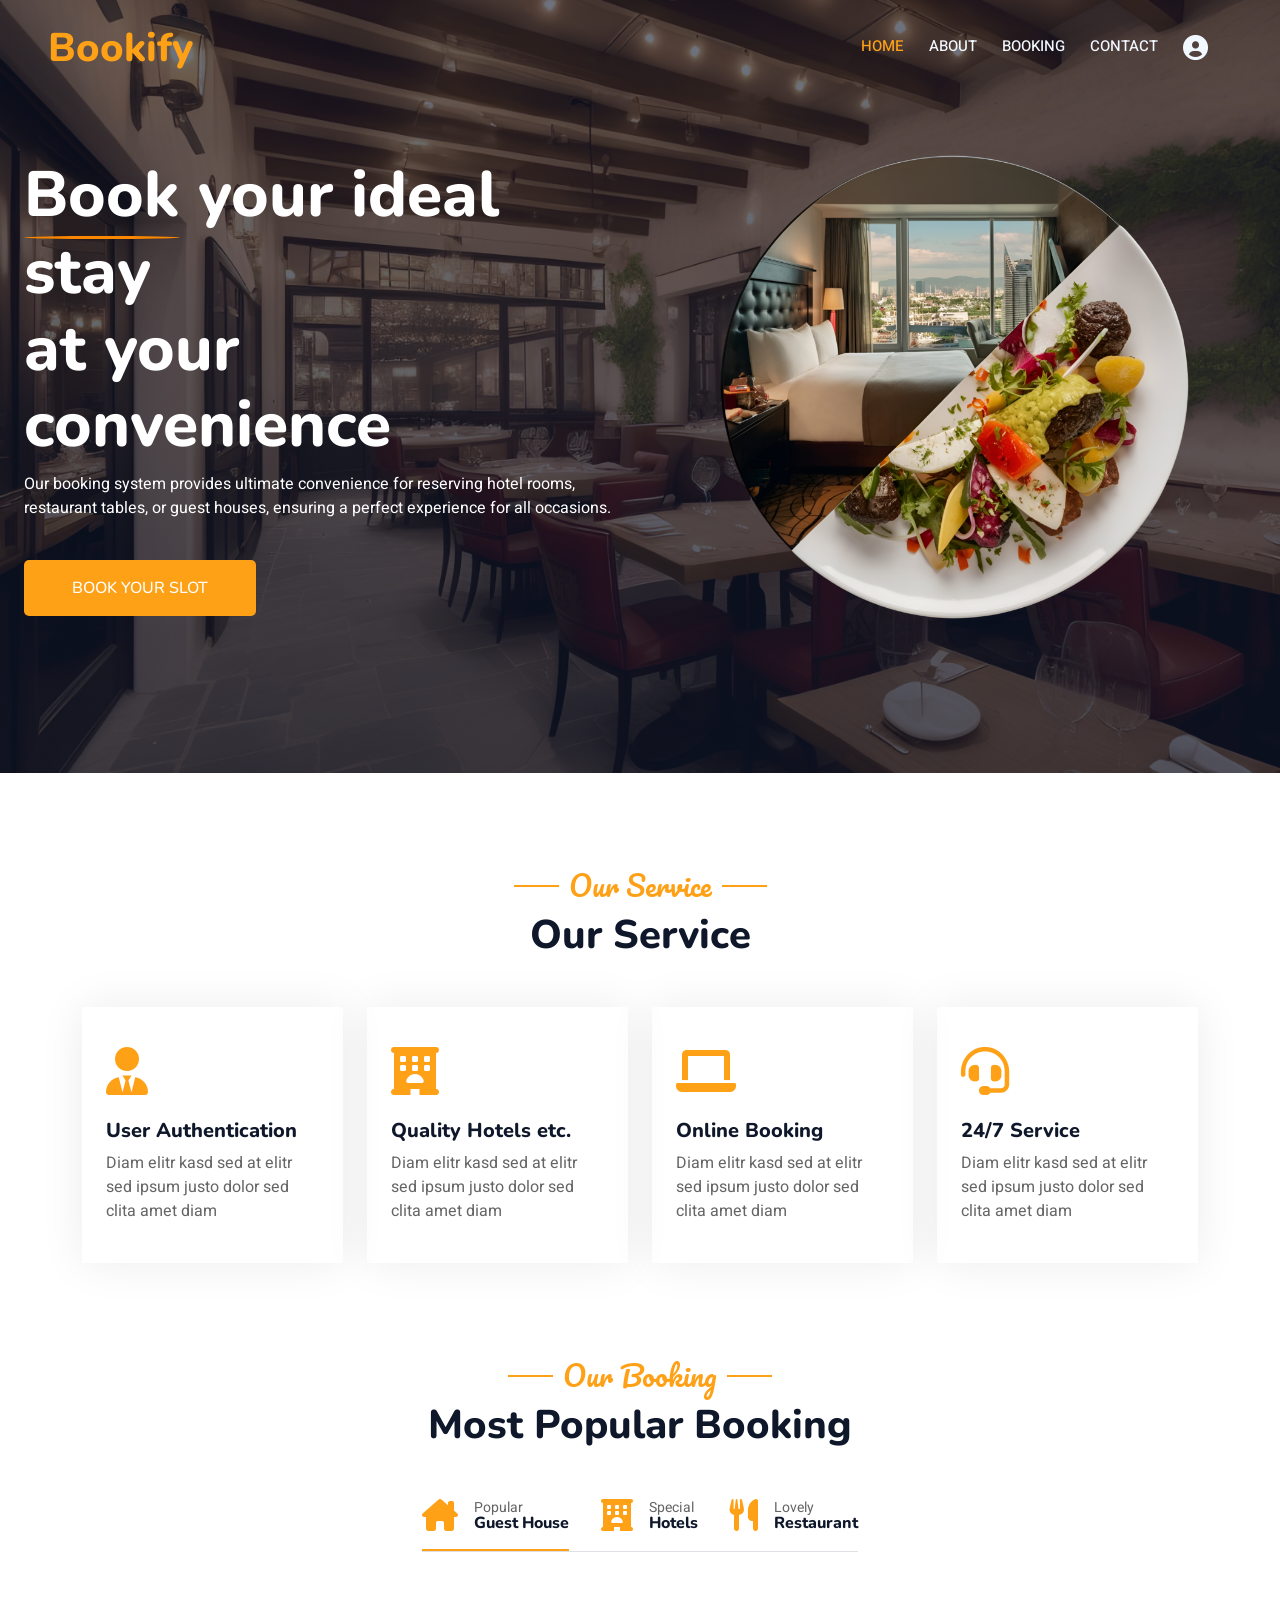
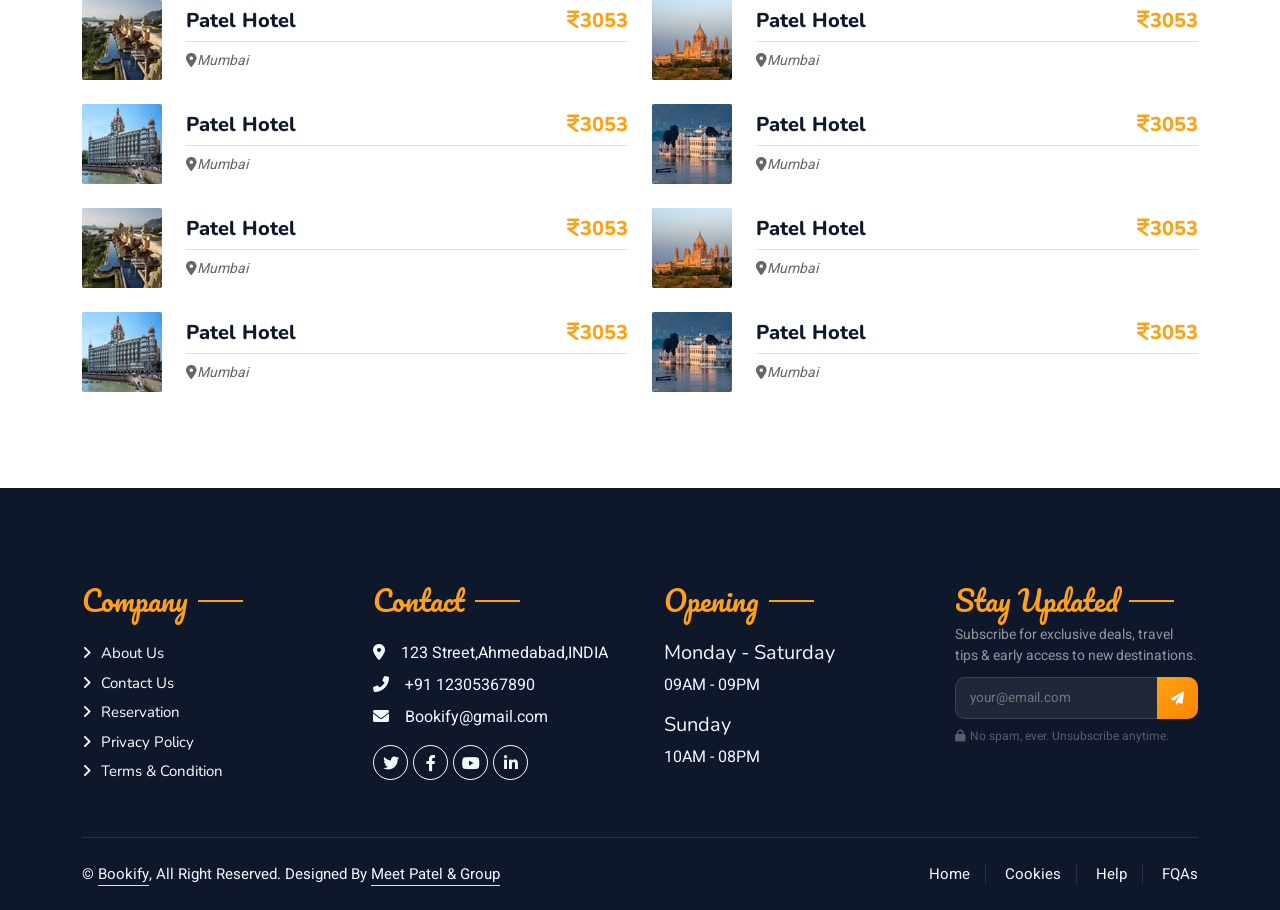
==== commit 4b6635d1: "feat: auth system, pages update, footer newsletter - Added login.html - glassmorphism login page wit" ====
--- a/Table_Booking/public/index.html
+++ b/Table_Booking/public/index.html
@@ -45,15 +45,13 @@
                         <a href="index.html" class="nav-item nav-link active"><span
                                 class="animated-text2">Home</span></a>
                         <a href="about.html" class="nav-item nav-link">About</a>
-                        <a href="service.html" class="nav-item nav-link">Service</a>
                         <a href="booking.html" class="nav-item nav-link">Booking</a>
                         <a href="contact.html" class="nav-item nav-link">Contact</a>
-
-                        <a href="profile.html" class="nav-item nav-link " id="profile-button">
+                        <a href="profile.html" class="nav-item nav-link" id="profile-button" title="Profile">
                             <i class="fa fa-user-circle" style="font-size: 25px;"></i>
                         </a>
-                    </div>
-                    <!-- <a href="" class="btn btn-primary py-2 px-4">Book A Table</a> -->
+                        <a href="login.html" id="login-button" class="btn btn-primary py-2 px-4" style="display:none;">Login</a>
+                    </div>
                 </div>
 
             </nav>
@@ -585,8 +583,18 @@
                         <p>10AM - 08PM</p>
                     </div>
                     <div class="col-lg-3 col-md-6">
-                        <h4 class="section-title ff-secondary text-start text-primary fw-normal mb-4">Newsletter</h4>
-                        <p>Dolor amet sit justo amet elitr clita ipsum elitr est.</p>
+                        <h4 class="section-title ff-secondary text-start text-primary fw-normal mb-2">Stay Updated</h4>
+                        <p style="color:rgba(255,255,255,0.55); font-size:0.87rem; margin-bottom:10px;">Subscribe for exclusive deals, travel tips &amp; early access to new destinations.</p>
+                        <form style="display:flex; gap:0; margin-bottom:8px;" onsubmit="subscribeNewsletter(event)">
+                            <input type="email" id="newsletter-email" placeholder="your@email.com" required
+                                style="flex:1; background:rgba(255,255,255,0.07); border:1px solid rgba(255,255,255,0.12); border-right:none; border-radius:10px 0 0 10px; padding:10px 14px; color:#fff; font-size:0.84rem; outline:none;">
+                            <button type="submit"
+                                style="background:linear-gradient(135deg,#FEA116,#fb8500); border:none; border-radius:0 10px 10px 0; color:#fff; padding:10px 14px; font-size:0.82rem; font-weight:700; cursor:pointer;">
+                                <i class="fa fa-paper-plane"></i>
+                            </button>
+                        </form>
+                        <p style="color:rgba(255,255,255,0.3); font-size:0.75rem;"><i class="fa fa-lock me-1"></i>No spam, ever. Unsubscribe anytime.</p>
+                        <p id="newsletter-msg" style="display:none; color:#6ee7b7; font-size:0.78rem;"><i class="fa fa-check-circle me-1"></i>You're subscribed! Welcome aboard.</p>
                     </div>
                 </div>
             </div>
@@ -595,7 +603,7 @@
                     <div class="row">
                         <div class="col-md-6 text-center text-md-start mb-3 mb-md-0">
                             &copy; <a class="border-bottom" href="#">Bookify</a>, All Right Reserved.
-                            Designed By <a class="border-bottom" href="#">Patel&Group</a><br><br>
+                            Designed By <a class="border-bottom" href="#">Meet Patel &amp; Group</a>
                         </div>
                         <div class="col-md-6 text-center text-md-end">
                             <div class="footer-menu">
@@ -629,6 +637,22 @@
     <!-- Template Javascript -->
     <script src="../js/main.js"></script>
 
+    <script>
+        function subscribeNewsletter(e) {
+            e.preventDefault();
+            const email = document.getElementById('newsletter-email').value;
+            const msg = document.getElementById('newsletter-msg');
+            const subs = JSON.parse(localStorage.getItem('bookify_newsletter') || '[]');
+            if (!subs.includes(email)) {
+                subs.push(email);
+                localStorage.setItem('bookify_newsletter', JSON.stringify(subs));
+            }
+            document.getElementById('newsletter-email').value = '';
+            msg.style.display = 'block';
+            setTimeout(() => { msg.style.display = 'none'; }, 5000);
+        }
+    </script>
+
 </body>
 
 </html>
